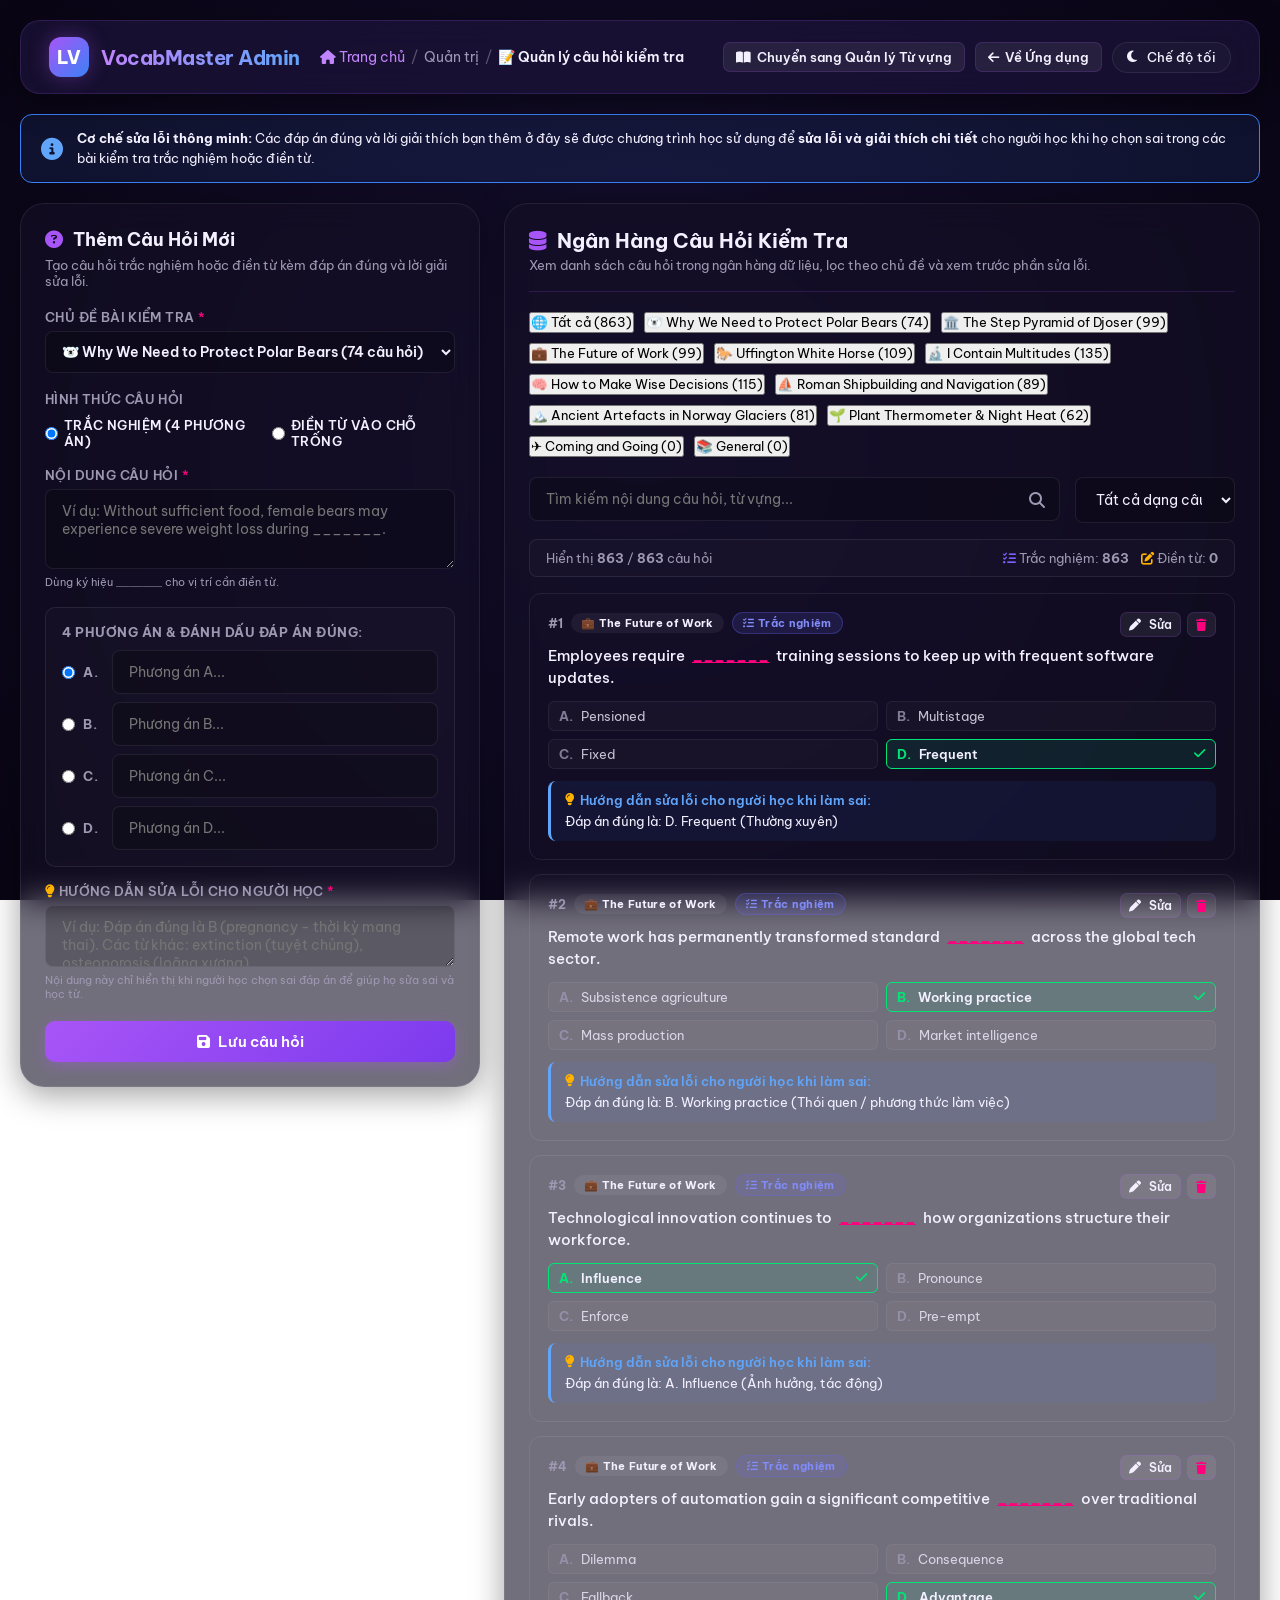
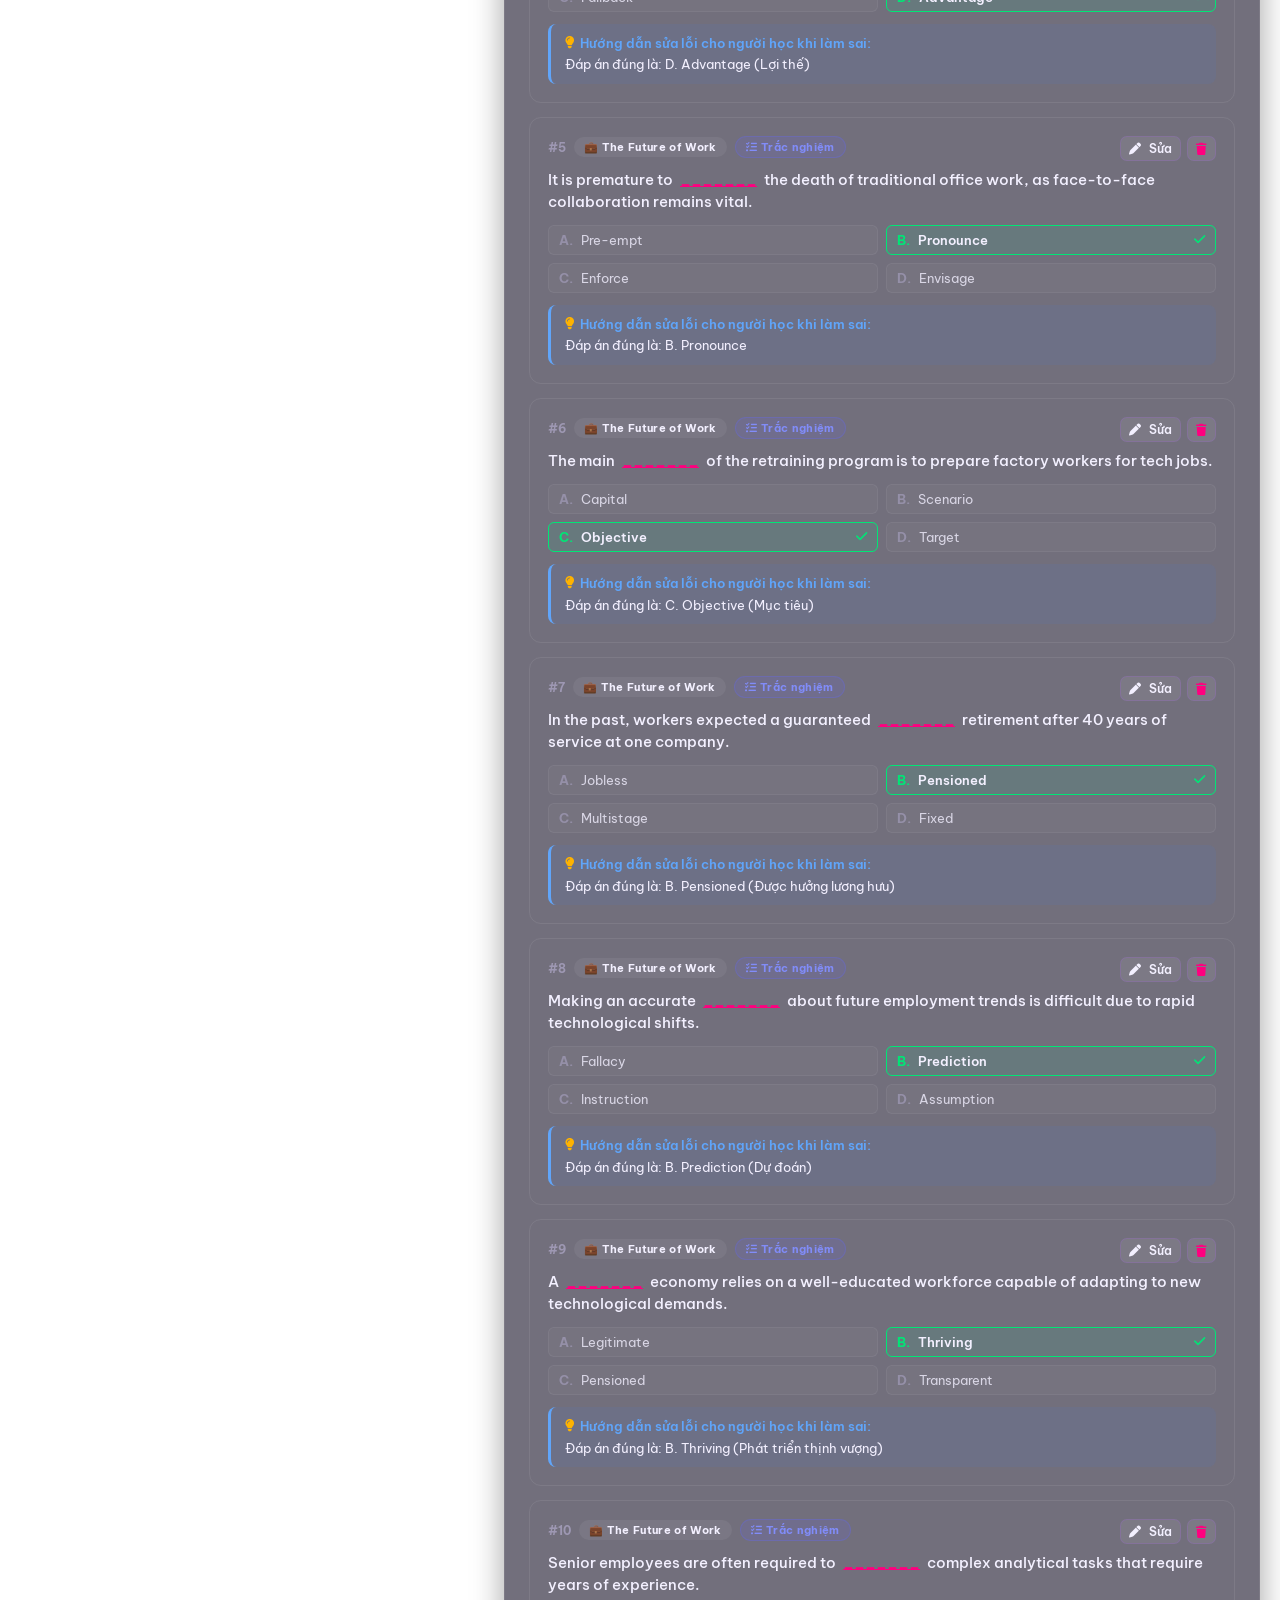
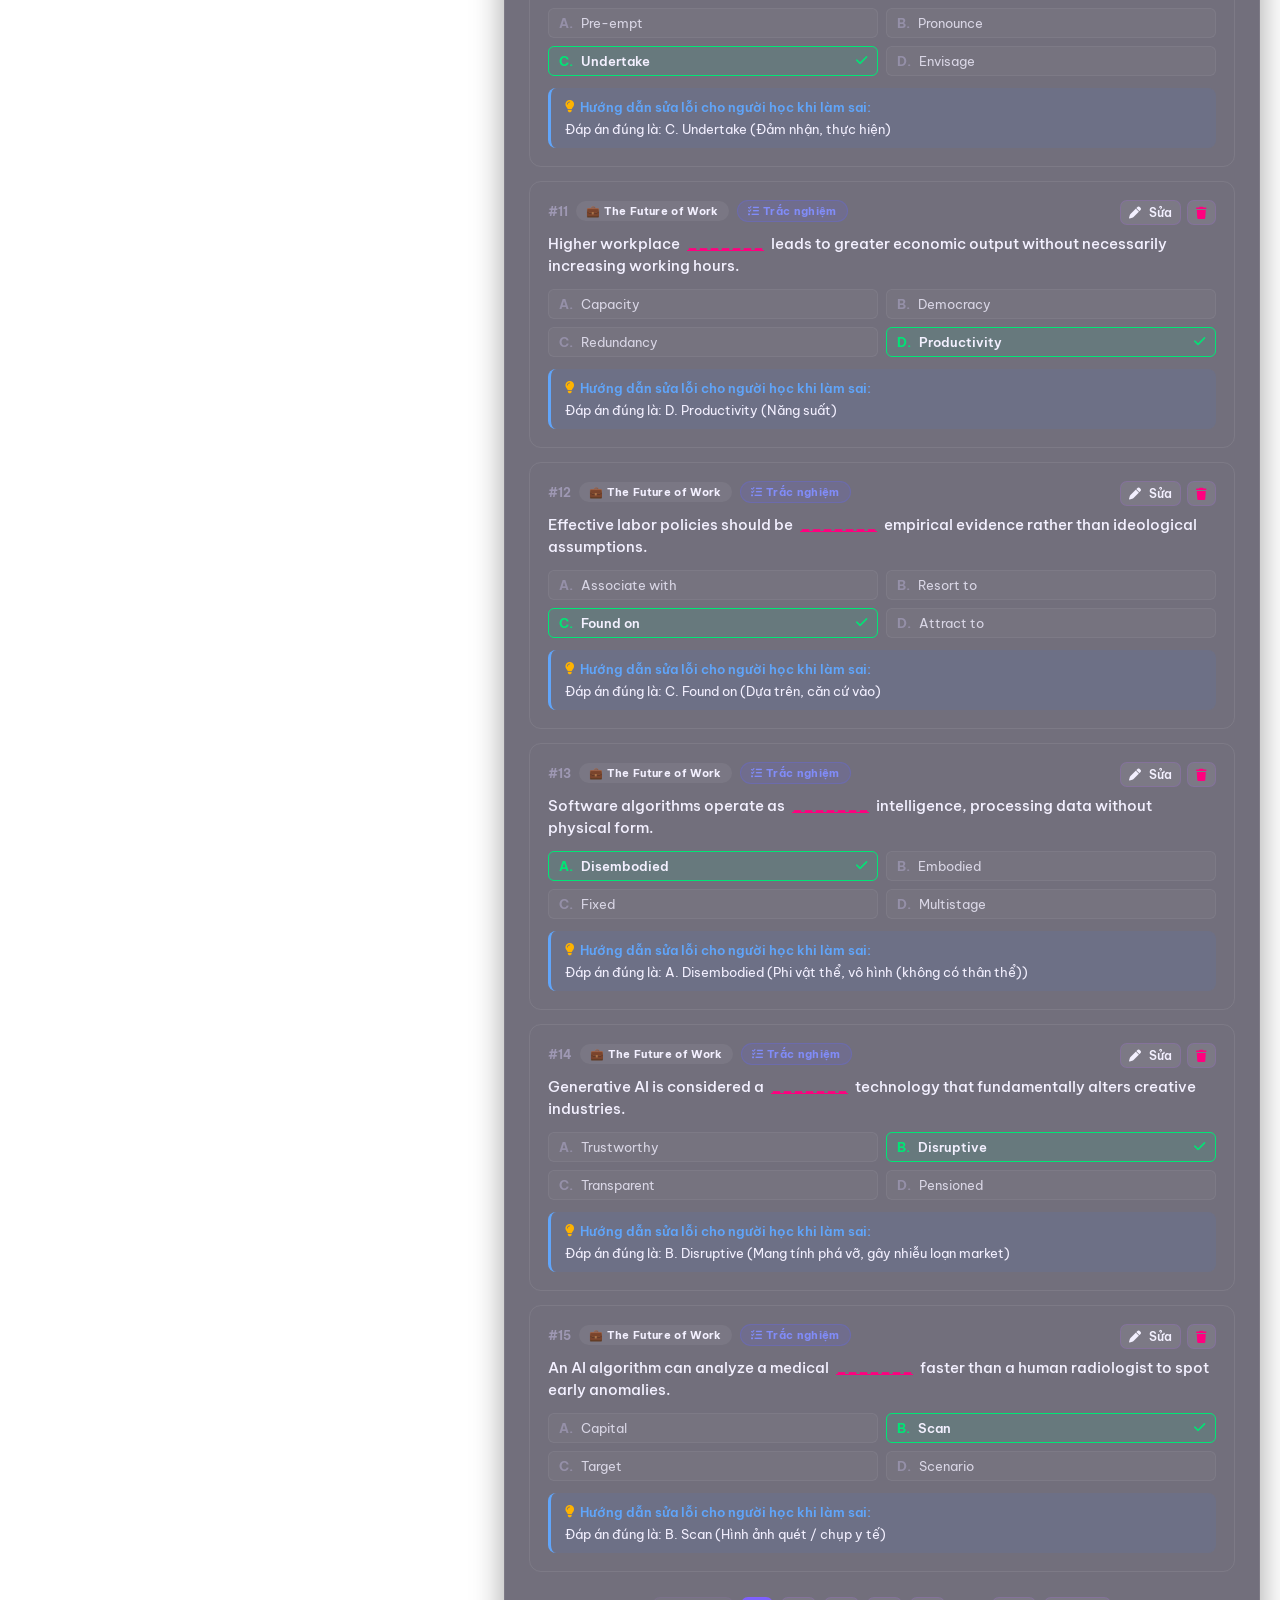
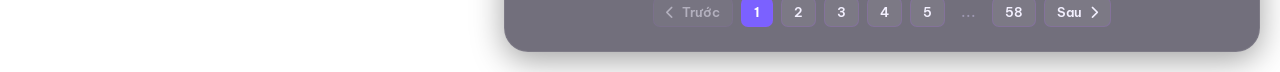
==== admin/quiz-manager.html @ 40bb47eb "Add files via upload" ====
<!DOCTYPE html>
<html lang="vi" data-theme="dark">

<head>
  <meta charset="UTF-8">
  <meta name="viewport" content="width=device-width, initial-scale=1.0">
  <title>Quản lý Câu hỏi Kiểm tra - Quản trị VocabMaster</title>
  <meta name="description" content="Nhánh 2: Thêm các câu hỏi vào bài kiểm tra trắc nghiệm và điền từ, thiết lập đáp án và hướng dẫn sửa lỗi cho người học.">

  <!-- Google Fonts -->
  <link rel="preconnect" href="https://fonts.googleapis.com">
  <link rel="preconnect" href="https://fonts.gstatic.com" crossorigin>
  <link href="https://fonts.googleapis.com/css2?family=Be+Vietnam+Pro:ital,wght@0,300;0,400;0,500;0,600;0,700;0,800;1,400;1,600&family=Inter:ital,wght@0,300;0,400;0,500;0,600;0,700;0,800;1,400&family=Plus+Jakarta+Sans:ital,wght@0,300;0,400;0,500;0,600;0,700;0,800;1,400&display=swap" rel="stylesheet">

  <!-- CSS Stylesheets -->
  <link rel="stylesheet" href="../css/style.css">
  <link rel="stylesheet" href="../css/admin.css">

  <!-- FontAwesome Icons -->
  <link rel="stylesheet" href="https://cdnjs.cloudflare.com/ajax/libs/font-awesome/6.4.0/css/all.min.css">
</head>

<body class="admin-body">

  <div class="admin-shell">

    <!-- Topbar Navigation -->
    <header class="admin-topbar">
      <div style="display: flex; align-items: center; gap: 20px;">
        <a href="../index.html" class="admin-brand">
          <div class="admin-brand-logo">LV</div>
          <span class="admin-brand-name">VocabMaster Admin</span>
        </a>

        <nav class="admin-breadcrumb" aria-label="Breadcrumb">
          <a href="../index.html"><i class="fa-solid fa-house"></i> Trang chủ</a>
          <span class="sep">/</span>
          <span>Quản trị</span>
          <span class="sep">/</span>
          <span class="current">📝 Quản lý câu hỏi kiểm tra</span>
        </nav>
      </div>

      <div class="topbar-actions">
        <a href="vocab-manager.html" class="btn btn-secondary btn-sm" style="display: inline-flex; align-items: center; gap: 6px;">
          <i class="fa-solid fa-book-open"></i> Chuyển sang Quản lý Từ vựng
        </a>
        <a href="../index.html" class="btn btn-secondary btn-sm" style="display: inline-flex; align-items: center; gap: 6px;">
          <i class="fa-solid fa-arrow-left"></i> Về Ứng dụng
        </a>
        <button class="theme-toggle-btn" id="theme-toggle" type="button" style="padding: 6px 14px;">
          <div class="theme-icon-container">
            <i class="fa-solid fa-moon" id="theme-icon"></i>
            <span id="theme-text">Chế độ tối</span>
          </div>
        </button>
      </div>
    </header>

    <!-- Hướng dẫn nghiệp vụ quan trọng -->
    <div style="padding: 14px 20px; border-radius: 12px; background: rgba(59, 130, 246, 0.1); border: 1px solid var(--admin-blue); display: flex; align-items: center; gap: 14px;">
      <i class="fa-solid fa-circle-info" style="font-size: 22px; color: var(--admin-blue-light); flex-shrink: 0;"></i>
      <div style="font-size: 13px; line-height: 1.5; color: var(--text-main);">
        <strong>Cơ chế sửa lỗi thông minh:</strong> Các đáp án đúng và lời giải thích bạn thêm ở đây sẽ được chương trình học sử dụng để <strong>sửa lỗi và giải thích chi tiết</strong> cho người học khi họ chọn sai trong các bài kiểm tra trắc nghiệm hoặc điền từ.
      </div>
    </div>

    <!-- Main Content Layout -->
    <div style="display: grid; grid-template-columns: 460px 1fr; gap: 24px; align-items: start;">

      <!-- Left Column: Form thêm / sửa câu hỏi -->
      <div class="panel" style="padding: 24px;">
        <h3 class="panel-title" id="form-question-title" style="font-size: 18px; margin-bottom: 6px;">
          <i class="fa-solid fa-circle-question" style="color: var(--admin-accent);"></i> Thêm Câu Hỏi Mới
        </h3>
        <p style="color: var(--text-muted); font-size: 13px; margin-bottom: 20px;">
          Tạo câu hỏi trắc nghiệm hoặc điền từ kèm đáp án đúng và lời giải sửa lỗi.
        </p>

        <form id="admin-quiz-form">
          <input type="hidden" id="admin-q-id">

          <div class="form-group">
            <label for="admin-q-topic">Chủ đề bài kiểm tra <span style="color:var(--color-accent)">*</span></label>
            <select id="admin-q-topic" style="width: 100%; padding: 10px 12px; border-radius: 8px; border: 1px solid var(--border-glass); background: var(--bg-input); color: var(--text-main); font-weight: 600;" required>
              <!-- Populated by JS -->
            </select>
          </div>

          <div class="form-group">
            <label>Hình thức câu hỏi</label>
            <div style="display: flex; gap: 15px; margin-top: 4px;">
              <label style="display: flex; align-items: center; gap: 6px; cursor: pointer; color: var(--text-main); font-size: 13px;">
                <input type="radio" name="admin-q-type" value="mcq" checked> Trắc nghiệm (4 phương án)
              </label>
              <label style="display: flex; align-items: center; gap: 6px; cursor: pointer; color: var(--text-main); font-size: 13px;">
                <input type="radio" name="admin-q-type" value="fitb"> Điền từ vào chỗ trống
              </label>
            </div>
          </div>

          <div class="form-group">
            <label for="admin-q-text">Nội dung câu hỏi <span style="color:var(--color-accent)">*</span></label>
            <textarea id="admin-q-text" rows="3" placeholder="Ví dụ: Without sufficient food, female bears may experience severe weight loss during _______." required></textarea>
            <small style="color: var(--text-muted); font-size: 11px;">Dùng ký hiệu <code>_______</code> cho vị trí cần điền từ.</small>
          </div>

          <!-- MCQ Options Container -->
          <div id="admin-mcq-fields" style="background: rgba(255,255,255,0.02); padding: 16px; border-radius: 10px; border: 1px solid var(--border-glass); margin-bottom: 16px;">
            <label style="font-weight: 700; margin-bottom: 10px; display: block; font-size: 13px;">
              4 Phương án & Đánh dấu đáp án đúng:
            </label>

            <div style="display: flex; flex-direction: column; gap: 8px;">
              <div style="display: flex; align-items: center; gap: 8px;">
                <input type="radio" name="admin-correct-opt" value="A" id="rad-a" checked style="width: auto; cursor: pointer;">
                <label for="rad-a" style="margin: 0; font-weight: 700; width: 24px;">A.</label>
                <input type="text" id="admin-opt-a" placeholder="Phương án A..." required style="flex-grow: 1;">
              </div>

              <div style="display: flex; align-items: center; gap: 8px;">
                <input type="radio" name="admin-correct-opt" value="B" id="rad-b" style="width: auto; cursor: pointer;">
                <label for="rad-b" style="margin: 0; font-weight: 700; width: 24px;">B.</label>
                <input type="text" id="admin-opt-b" placeholder="Phương án B..." required style="flex-grow: 1;">
              </div>

              <div style="display: flex; align-items: center; gap: 8px;">
                <input type="radio" name="admin-correct-opt" value="C" id="rad-c" style="width: auto; cursor: pointer;">
                <label for="rad-c" style="margin: 0; font-weight: 700; width: 24px;">C.</label>
                <input type="text" id="admin-opt-c" placeholder="Phương án C..." required style="flex-grow: 1;">
              </div>

              <div style="display: flex; align-items: center; gap: 8px;">
                <input type="radio" name="admin-correct-opt" value="D" id="rad-d" style="width: auto; cursor: pointer;">
                <label for="rad-d" style="margin: 0; font-weight: 700; width: 24px;">D.</label>
                <input type="text" id="admin-opt-d" placeholder="Phương án D..." required style="flex-grow: 1;">
              </div>
            </div>
          </div>

          <!-- FITB Container -->
          <div id="admin-fitb-fields" style="display: none; background: rgba(255,255,255,0.02); padding: 16px; border-radius: 10px; border: 1px solid var(--border-glass); margin-bottom: 16px;">
            <div class="form-group" style="margin-bottom: 0;">
              <label for="admin-fitb-word">Từ tiếng Anh chính xác cần điền <span style="color:var(--color-accent)">*</span></label>
              <input type="text" id="admin-fitb-word" placeholder="Ví dụ: pregnancy, adapt, ...">
            </div>
          </div>

          <!-- Explanation for error correction -->
          <div class="form-group">
            <label for="admin-q-explanation">
              <i class="fa-solid fa-lightbulb" style="color: var(--color-warning);"></i> Hướng dẫn sửa lỗi cho người học <span style="color:var(--color-accent)">*</span>
            </label>
            <textarea id="admin-q-explanation" rows="2" placeholder="Ví dụ: Đáp án đúng là B (pregnancy - thời kỳ mang thai). Các từ khác: extinction (tuyệt chủng), osteoporosis (loãng xương)..." required></textarea>
            <small style="color: var(--text-muted); font-size: 11px;">Nội dung này chỉ hiển thị khi người học chọn sai đáp án để giúp họ sửa sai và học từ.</small>
          </div>

          <div style="display: flex; gap: 10px; margin-top: 20px;">
            <button type="submit" class="btn btn-primary" id="admin-btn-save-q" style="flex-grow: 1;">
              <i class="fa-solid fa-floppy-disk"></i> Lưu câu hỏi
            </button>
            <button type="button" class="btn btn-secondary" id="admin-btn-cancel-q" style="display: none;">
              Hủy
            </button>
          </div>
        </form>
      </div>

      <!-- Right Column: Ngân hàng câu hỏi -->
      <div class="panel" style="padding: 24px;">
        <div class="panel-header" style="flex-wrap: wrap; gap: 15px; margin-bottom: 20px;">
          <div>
            <h3 class="panel-title" style="font-size: 20px;">
              <i class="fa-solid fa-database" style="color: var(--admin-accent);"></i> Ngân Hàng Câu Hỏi Kiểm Tra
            </h3>
            <p style="color: var(--text-muted); font-size: 13px; margin-top: 4px;">
              Xem danh sách câu hỏi trong ngân hàng dữ liệu, lọc theo chủ đề và xem trước phần sửa lỗi.
            </p>
          </div>
        </div>

        <!-- Topic Tabs -->
        <div class="topic-pills-wrapper" id="admin-q-topic-pills" style="margin-bottom: 20px;">
          <!-- Injected by JS -->
        </div>

        <!-- Toolbar -->
        <div class="vocab-toolbar" style="margin-bottom: 16px;">
          <div class="search-box" style="flex-grow: 2;">
            <input type="search" id="admin-q-search" placeholder="Tìm kiếm nội dung câu hỏi, từ vựng...">
            <i class="fa-solid fa-magnifying-glass"></i>
          </div>

          <select id="admin-q-filter-type" class="filter-select">
            <option value="all">Tất cả dạng câu hỏi</option>
            <option value="mcq">Trắc nghiệm (MCQ)</option>
            <option value="fitb">Điền từ (FITB)</option>
          </select>
        </div>

        <!-- Stats Bar -->
        <div class="vocab-stats-bar" id="admin-q-stats-bar" style="margin-bottom: 16px; font-size: 13px; color: var(--text-muted); display: flex; justify-content: space-between; align-items: center; background: rgba(255,255,255,0.02); padding: 10px 16px; border-radius: 8px; border: 1px solid var(--border-glass);">
        </div>

        <!-- Cards List -->
        <div id="admin-questions-list" style="display: flex; flex-direction: column; gap: 14px;">
          <!-- Injected by JS -->
        </div>

        <!-- Pagination -->
        <div class="vocab-pagination" id="admin-q-pagination" style="margin-top: 25px; display: flex; justify-content: center; gap: 8px; flex-wrap: wrap;">
        </div>

      </div>

    </div>

  </div>

  <!-- Toast Notification -->
  <div id="toast-container" style="position: fixed; bottom: 24px; right: 24px; z-index: 9999; display: flex; flex-direction: column; gap: 10px;"></div>

  <!-- Scripts -->
  <script src="../js/db.js"></script>
  <script src="../js/data.js"></script>
  <script src="../js/pdf_data.js"></script>
  <script src="../js/seeder.js"></script>
  <script src="../js/shared.js"></script>
  <script src="../js/admin/quiz-admin.js"></script>
</body>

</html>
---- css/style.css ----
/* Import Google Fonts: Be Vietnam Pro (Tối ưu phông Tiếng Việt) + Plus Jakarta Sans + Inter */
@import url('https://fonts.googleapis.com/css2?family=Be+Vietnam+Pro:ital,wght@0,300;0,400;0,500;0,600;0,700;0,800;1,400;1,600&family=Inter:ital,wght@0,300;0,400;0,500;0,600;0,700;0,800;1,400&family=Plus+Jakarta+Sans:ital,wght@0,300;0,400;0,500;0,600;0,700;0,800;1,400&display=swap');

/* Định nghĩa hệ thống biến màu sắc cho cả 2 Theme */
:root {
  --font-primary: 'Be Vietnam Pro', 'Plus Jakarta Sans', 'Inter', system-ui, -apple-system, sans-serif;
  --font-secondary: 'Be Vietnam Pro', 'Inter', system-ui, -apple-system, sans-serif;

  /* HSL Colors */
  --hue-primary: 250;
  --hue-secondary: 180;

  /* Dark Mode Variables (Default) */
  --bg-app: radial-gradient(circle at 50% 50%, #150f30 0%, #090514 100%);
  --bg-glass: rgba(20, 16, 38, 0.6);
  --bg-glass-hover: rgba(30, 25, 55, 0.8);
  --border-glass: rgba(255, 255, 255, 0.08);
  --border-active: rgba(123, 97, 255, 0.5);

  --text-main: #f3f0ff;
  --text-muted: #9e98b3;
  --text-inverse: #090514;

  --color-primary: #7b61ff;
  --color-primary-light: #9d85ff;
  --color-secondary: #00f2fe;
  --color-accent: #ff007f;
  --color-success: #00e676;
  --color-warning: #ffb300;
  --color-danger: #ff1744;

  --shadow-main: 0 8px 32px 0 rgba(0, 0, 0, 0.37);
  --shadow-neon: 0 0 15px rgba(123, 97, 255, 0.4);
  --glass-blur: 16px;

  --transition-fast: 0.2s ease;
  --transition-normal: 0.3s cubic-bezier(0.25, 0.8, 0.25, 1);
  --transition-slow: 0.5s cubic-bezier(0.4, 0, 0.2, 1);

  --border-radius-sm: 8px;
  --border-radius-md: 16px;
  --border-radius-lg: 24px;

  /* Flashcard theme variables (Dark Mode Default) */
  --bg-flash-front: linear-gradient(135deg, rgba(20, 16, 38, 0.9) 0%, rgba(40, 30, 80, 0.9) 100%);
  --bg-flash-back: linear-gradient(135deg, rgba(30, 25, 60, 0.95) 0%, rgba(10, 8, 20, 0.95) 100%);
  --text-flash-def: var(--text-main);
  --bg-flash-example: rgba(0, 0, 0, 0.25);

  /* Input & Select theme variables (Dark Mode) */
  --bg-input: rgba(0, 0, 0, 0.2);
  --bg-input-option: #150f30;
}

[data-theme="light"] {
  /* Light Mode Variables */
  --bg-app: linear-gradient(135deg, #f5f7fa 0%, #c3cfe2 100%);
  --bg-glass: rgba(255, 255, 255, 0.7);
  --bg-glass-hover: rgba(255, 255, 255, 0.9);
  --border-glass: rgba(0, 0, 0, 0.08);
  --border-active: rgba(123, 97, 255, 0.4);

  --text-main: #2b2347;
  --text-muted: #6e6785;
  --text-inverse: #ffffff;

  --color-primary: #5c3eff;
  --color-primary-light: #7b61ff;
  --color-secondary: #00b4d8;
  --color-accent: #d81b60;

  --shadow-main: 0 8px 32px 0 rgba(31, 38, 135, 0.15);
  --shadow-neon: 0 4px 15px rgba(92, 62, 255, 0.2);

  /* Flashcard theme variables for Light Mode */
  --bg-flash-front: linear-gradient(135deg, #ffffff 0%, #f1f4fa 100%);
  --bg-flash-back: linear-gradient(135deg, #f8fafd 0%, #e8ecf4 100%);
  --text-flash-word: linear-gradient(to right, var(--color-primary), var(--color-secondary));
  --text-flash-def: var(--color-primary);
  --bg-flash-example: rgba(123, 97, 255, 0.05);

  /* Input & Select theme variables (Light Mode) */
  --bg-input: #ffffff;
  --bg-input-option: #ffffff;
}

/* Reset Styles */
* {
  margin: 0;
  padding: 0;
  box-sizing: border-box;
}

input, button, select, textarea {
  font-family: inherit;
}

body {
  font-family: var(--font-primary);
  background: var(--bg-app);
  color: var(--text-main);
  min-height: 100vh;
  display: flex;
  overflow-x: hidden;
  transition: background var(--transition-slow);
  background-attachment: fixed;
}

/* CSS Scrollbar Customization */
::-webkit-scrollbar {
  width: 8px;
  height: 8px;
}

::-webkit-scrollbar-track {
  background: rgba(0, 0, 0, 0.1);
}

::-webkit-scrollbar-thumb {
  background: var(--color-primary);
  border-radius: 4px;
}

::-webkit-scrollbar-thumb:hover {
  background: var(--color-primary-light);
}

/* Base App Layout */
.app-container {
  display: flex;
  width: 100%;
  max-width: 1440px;
  margin: 0 auto;
  min-height: 100vh;
  position: relative;
  padding: 20px;
  gap: 20px;
}

/* Sidebar Navigation */
.sidebar {
  width: 280px;
  background: var(--bg-glass);
  backdrop-filter: blur(var(--glass-blur));
  -webkit-backdrop-filter: blur(var(--glass-blur));
  border: 1px solid var(--border-glass);
  border-radius: var(--border-radius-lg);
  padding: 30px 20px;
  display: flex;
  flex-direction: column;
  height: calc(100vh - 40px);
  position: sticky;
  top: 20px;
  z-index: 100;
  box-shadow: var(--shadow-main);
  transition: transform var(--transition-normal), width var(--transition-normal);
}

.brand {
  display: flex;
  align-items: center;
  gap: 12px;
  margin-bottom: 40px;
  padding-left: 10px;
}

.brand-logo {
  width: 42px;
  height: 42px;
  background: linear-gradient(135deg, var(--color-primary) 0%, var(--color-secondary) 100%);
  border-radius: 12px;
  display: flex;
  align-items: center;
  justify-content: center;
  box-shadow: var(--shadow-neon);
  color: white;
  font-weight: 800;
  font-size: 20px;
}

.brand-name {
  font-size: 22px;
  font-weight: 700;
  background: linear-gradient(to right, var(--text-main), var(--color-secondary));
  -webkit-background-clip: text;
  -webkit-text-fill-color: transparent;
  letter-spacing: -0.5px;
}

.nav-menu {
  list-style: none;
  display: flex;
  flex-direction: column;
  gap: 8px;
  flex-grow: 1;
}

.nav-item {
  width: 100%;
}

.nav-link {
  display: flex;
  align-items: center;
  gap: 15px;
  padding: 14px 18px;
  color: var(--text-muted);
  text-decoration: none;
  font-weight: 500;
  font-size: 16px;
  border-radius: var(--border-radius-md);
  transition: all var(--transition-fast);
  cursor: pointer;
  border: 1px solid transparent;
}

.nav-link i {
  font-size: 20px;
  width: 24px;
  text-align: center;
}

.nav-link:hover {
  background: var(--bg-glass-hover);
  color: var(--text-main);
  transform: translateX(4px);
}

.nav-item.active .nav-link {
  background: linear-gradient(135deg, rgba(123, 97, 255, 0.15) 0%, rgba(0, 242, 254, 0.05) 100%);
  border: 1px solid var(--border-active);
  color: var(--text-main);
  font-weight: 600;
  box-shadow: 0 4px 20px rgba(0, 0, 0, 0.15);
}

.nav-item.active .nav-link i {
  color: var(--color-secondary);
}

/* User Profile & Theme Toggle in Sidebar Footer */
.sidebar-footer {
  margin-top: auto;
  display: flex;
  flex-direction: column;
  gap: 15px;
  border-top: 1px solid var(--border-glass);
  padding-top: 20px;
}

.theme-toggle-btn {
  display: flex;
  align-items: center;
  justify-content: space-between;
  padding: 12px 16px;
  background: var(--bg-glass-hover);
  border: 1px solid var(--border-glass);
  border-radius: var(--border-radius-md);
  color: var(--text-main);
  font-weight: 500;
  cursor: pointer;
  transition: all var(--transition-fast);
}

.theme-toggle-btn:hover {
  border-color: var(--border-active);
}

.theme-icon-container {
  display: flex;
  align-items: center;
  gap: 10px;
}

/* ─── Sidebar Admin Dropdown ─────────────────────────────── */
.nav-item--dropdown {
  width: 100%;
}

.nav-link--dropdown {
  display: flex;
  align-items: center;
  gap: 15px;
  padding: 14px 18px;
  color: var(--text-muted);
  text-decoration: none;
  font-weight: 500;
  font-size: 16px;
  border-radius: var(--border-radius-md);
  transition: all var(--transition-fast);
  cursor: pointer;
  border: 1px solid transparent;
  background: none;
  width: 100%;
  text-align: left;
}

.nav-link--dropdown i {
  font-size: 20px;
  width: 24px;
  text-align: center;
}

.nav-link--dropdown:hover {
  background: var(--bg-glass-hover);
  color: var(--text-main);
  transform: translateX(4px);
}

.nav-dropdown-arrow {
  margin-left: auto;
  font-size: 11px;
  transition: transform var(--transition-fast);
}

.nav-submenu {
  display: none;
  list-style: none;
  padding: 4px 0 4px 20px;
  margin-top: 4px;
  border-left: 2px solid var(--border-glass);
  margin-left: 28px;
}

.nav-submenu li {
  margin-bottom: 2px;
}

.nav-submenu a {
  display: flex;
  align-items: center;
  gap: 10px;
  padding: 10px 12px;
  color: var(--text-muted);
  text-decoration: none;
  font-size: 14px;
  font-weight: 500;
  border-radius: var(--border-radius-md);
  transition: all var(--transition-fast);
}

.nav-submenu a:hover {
  color: var(--text-main);
  background: var(--bg-glass-hover);
}

.nav-submenu a.active,
.nav-submenu li.active a {
  color: var(--color-secondary);
  background: rgba(123, 97, 255, 0.08);
  font-weight: 600;
}

/* Main Content Wrapper */
.main-content {
  flex-grow: 1;
  display: flex;
  flex-direction: column;
  min-height: calc(100vh - 40px);
  gap: 20px;
}

/* Header Area */
.app-header {
  background: var(--bg-glass);
  backdrop-filter: blur(var(--glass-blur));
  -webkit-backdrop-filter: blur(var(--glass-blur));
  border: 1px solid var(--border-glass);
  border-radius: var(--border-radius-lg);
  padding: 20px 30px;
  display: flex;
  align-items: center;
  justify-content: space-between;
  box-shadow: var(--shadow-main);
}

.welcome-section h1 {
  font-size: 24px;
  font-weight: 700;
  color: var(--text-main);
  margin-bottom: 4px;
}

.welcome-section p {
  color: var(--text-muted);
  font-size: 14px;
  font-family: var(--font-secondary);
}

.stats-summary-header {
  display: flex;
  gap: 20px;
}

.stat-header-item {
  display: flex;
  align-items: center;
  gap: 10px;
  background: rgba(255, 255, 255, 0.03);
  padding: 8px 16px;
  border-radius: var(--border-radius-sm);
  border: 1px solid var(--border-glass);
}

.stat-header-item i {
  font-size: 18px;
  color: var(--color-secondary);
}

.stat-header-value {
  font-weight: 700;
  font-size: 16px;
}

.stat-header-label {
  font-size: 12px;
  color: var(--text-muted);
  display: block;
}

/* Page Section Base styling */
.page-section {
  display: none;
  /* Trạng thái mặc định ẩn cho SPA */
  animation: fadeIn var(--transition-normal);
  flex-grow: 1;
  flex-direction: column;
  gap: 20px;
}

.page-section.active {
  display: flex;
}

@keyframes fadeIn {
  from {
    opacity: 0;
    transform: translateY(10px);
  }

  to {
    opacity: 1;
    transform: translateY(0);
  }
}

/* ---------------------------------------------------- */
/* SECTION: DASHBOARD */
/* ---------------------------------------------------- */

.dashboard-grid {
  display: grid;
  grid-template-columns: 2fr 1fr;
  gap: 20px;
}

/* Stats Widget */
.widget-stats {
  display: grid;
  grid-template-columns: repeat(3, 1fr);
  gap: 20px;
}

.stat-card {
  background: var(--bg-glass);
  backdrop-filter: blur(var(--glass-blur));
  -webkit-backdrop-filter: blur(var(--glass-blur));
  border: 1px solid var(--border-glass);
  border-radius: var(--border-radius-lg);
  padding: 24px;
  display: flex;
  flex-direction: column;
  position: relative;
  overflow: hidden;
  box-shadow: var(--shadow-main);
  transition: transform var(--transition-normal), border-color var(--transition-normal);
}

.stat-card:hover {
  transform: translateY(-5px);
  border-color: var(--border-active);
}

.stat-card::before {
  content: '';
  position: absolute;
  top: 0;
  left: 0;
  width: 4px;
  height: 100%;
  background: var(--color-primary);
}

.stat-card.vocab::before {
  background: var(--color-primary);
}

.stat-card.mastered::before {
  background: var(--color-success);
}

.stat-card.sentences::before {
  background: var(--color-secondary);
}

.stat-icon {
  width: 48px;
  height: 48px;
  border-radius: 12px;
  display: flex;
  align-items: center;
  justify-content: center;
  margin-bottom: 20px;
  font-size: 20px;
  color: white;
}

.stat-card.vocab .stat-icon {
  background: linear-gradient(135deg, var(--color-primary) 0%, #b388ff 100%);
  box-shadow: 0 4px 15px rgba(123, 97, 255, 0.3);
}

.stat-card.mastered .stat-icon {
  background: linear-gradient(135deg, var(--color-success) 0%, #b9f6ca 100%);
  box-shadow: 0 4px 15px rgba(0, 230, 118, 0.3);
}

.stat-card.sentences .stat-icon {
  background: linear-gradient(135deg, var(--color-secondary) 0%, #80deea 100%);
  box-shadow: 0 4px 15px rgba(0, 242, 254, 0.3);
}

.stat-num {
  font-size: 36px;
  font-weight: 800;
  line-height: 1;
  margin-bottom: 6px;
}

.stat-name {
  font-size: 14px;
  color: var(--text-muted);
  font-weight: 500;
}

/* Glass panel components */
.panel {
  background: var(--bg-glass);
  backdrop-filter: blur(var(--glass-blur));
  -webkit-backdrop-filter: blur(var(--glass-blur));
  border: 1px solid var(--border-glass);
  border-radius: var(--border-radius-lg);
  padding: 30px;
  box-shadow: var(--shadow-main);
  display: flex;
  flex-direction: column;
}

.panel-header {
  display: flex;
  justify-content: space-between;
  align-items: center;
  margin-bottom: 20px;
}

.panel-title {
  font-size: 18px;
  font-weight: 700;
  display: flex;
  align-items: center;
  gap: 10px;
}

.panel-title i {
  color: var(--color-secondary);
}

/* Quote Widget */
.quote-panel {
  background: linear-gradient(135deg, rgba(123, 97, 255, 0.2) 0%, rgba(0, 242, 254, 0.1) 100%), var(--bg-glass);
  border: 1px solid var(--border-active);
  position: relative;
}

.quote-panel i.fa-quote-left {
  font-size: 40px;
  color: rgba(255, 255, 255, 0.05);
  position: absolute;
  top: 20px;
  left: 20px;
}

.quote-content {
  font-style: italic;
  font-size: 16px;
  line-height: 1.6;
  margin-bottom: 12px;
  position: relative;
  z-index: 2;
  color: var(--text-main);
}

.quote-author {
  font-size: 14px;
  font-weight: 600;
  text-align: right;
  color: var(--color-secondary);
}

/* Quick Start Links */
.quick-start-grid {
  display: grid;
  grid-template-columns: repeat(2, 1fr);
  gap: 15px;
  margin-top: 10px;
}

.quick-btn {
  display: flex;
  align-items: center;
  gap: 12px;
  padding: 16px;
  background: rgba(255, 255, 255, 0.03);
  border: 1px solid var(--border-glass);
  border-radius: var(--border-radius-md);
  text-decoration: none;
  color: var(--text-main);
  font-weight: 600;
  transition: all var(--transition-fast);
  cursor: pointer;
}

.quick-btn:hover {
  background: var(--bg-glass-hover);
  border-color: var(--border-active);
  transform: translateY(-3px);
}

.quick-btn i {
  width: 36px;
  height: 36px;
  border-radius: 10px;
  display: flex;
  align-items: center;
  justify-content: center;
  color: white;
  font-size: 16px;
}

.quick-btn.quiz i {
  background: linear-gradient(135deg, var(--color-accent) 0%, #ff4081 100%);
}

.quick-btn.flash i {
  background: linear-gradient(135deg, var(--color-primary) 0%, #b388ff 100%);
}

.quick-btn.sentence i {
  background: linear-gradient(135deg, var(--color-secondary) 0%, #00b4d8 100%);
}

.quick-btn.add i {
  background: linear-gradient(135deg, var(--color-success) 0%, #69f0ae 100%);
}

/* Recent Activity List */
.recent-list {
  display: flex;
  flex-direction: column;
  gap: 12px;
}

.recent-item {
  display: flex;
  align-items: center;
  justify-content: space-between;
  padding: 12px 16px;
  background: rgba(255, 255, 255, 0.02);
  border: 1px solid var(--border-glass);
  border-radius: var(--border-radius-md);
  transition: background var(--transition-fast);
}

.recent-item:hover {
  background: rgba(255, 255, 255, 0.05);
}

.recent-info {
  display: flex;
  flex-direction: column;
  gap: 4px;
}

.recent-word {
  font-weight: 700;
  font-size: 15px;
}

.recent-detail {
  font-size: 12px;
  color: var(--text-muted);
}

.recent-time {
  font-size: 11px;
  color: var(--text-muted);
  font-family: var(--font-secondary);
}

/* ---------------------------------------------------- */
/* SECTION: VOCABULARY */
/* ---------------------------------------------------- */

.vocab-layout {
  display: grid;
  grid-template-columns: 1fr 2fr;
  gap: 20px;
  align-items: start;
}

/* Form Styling */
.form-group {
  margin-bottom: 18px;
  display: flex;
  flex-direction: column;
  gap: 8px;
}

.form-row {
  display: grid;
  grid-template-columns: 1fr 1fr;
  gap: 15px;
}

label {
  font-size: 13px;
  font-weight: 600;
  text-transform: uppercase;
  letter-spacing: 0.5px;
  color: var(--text-muted);
}

input[type="text"],
input[type="search"],
select,
textarea {
  width: 100%;
  padding: 12px 16px;
  background: var(--bg-input);
  border: 1px solid var(--border-glass);
  border-radius: var(--border-radius-sm);
  color: var(--text-main);
  font-family: var(--font-secondary);
  font-size: 14px;
  transition: all var(--transition-fast);
}

select option {
  background-color: var(--bg-input-option);
  color: var(--text-main);
}

input[type="text"]:focus,
input[type="search"]:focus,
select:focus,
textarea:focus {
  outline: none;
  border-color: var(--color-primary-light);
  box-shadow: 0 0 10px rgba(123, 97, 255, 0.2);
  background: rgba(0, 0, 0, 0.3);
}

/* Buttons */
.btn {
  display: inline-flex;
  align-items: center;
  justify-content: center;
  gap: 8px;
  padding: 12px 24px;
  border-radius: var(--border-radius-sm);
  font-family: var(--font-primary);
  font-weight: 600;
  font-size: 14px;
  cursor: pointer;
  transition: all var(--transition-normal);
  border: none;
  text-decoration: none;
}

.btn-primary {
  background: linear-gradient(135deg, var(--color-primary) 0%, var(--color-primary-light) 100%);
  color: white;
  box-shadow: var(--shadow-neon);
}

.btn-primary:hover {
  transform: translateY(-2px);
  box-shadow: 0 6px 20px rgba(123, 97, 255, 0.5);
}

.btn-secondary {
  background: rgba(255, 255, 255, 0.05);
  color: var(--text-main);
  border: 1px solid var(--border-glass);
}

.btn-secondary:hover {
  background: var(--bg-glass-hover);
  border-color: var(--text-muted);
}

.btn-danger {
  background: linear-gradient(135deg, var(--color-danger) 0%, #ff5252 100%);
  color: white;
}

.btn-danger:hover {
  transform: translateY(-2px);
  box-shadow: 0 6px 20px rgba(255, 23, 68, 0.4);
}

.btn-sm {
  padding: 6px 12px;
  font-size: 12px;
  border-radius: 6px;
}

.vocab-toolbar {
  display: flex;
  gap: 15px;
  margin-bottom: 20px;
  flex-wrap: wrap;
}

.search-box {
  flex-grow: 1;
  position: relative;
}

.search-box i {
  position: absolute;
  right: 15px;
  top: 50%;
  transform: translateY(-50%);
  color: var(--text-muted);
}

.filter-select {
  width: 160px;
}

/* Vocab List Grid */
.vocab-grid {
  display: grid;
  grid-template-columns: repeat(auto-fill, minmax(280px, 1fr));
  gap: 20px;
  max-height: 60vh;
  overflow-y: auto;
  padding-right: 5px;
}

/* Card item */
.vocab-card {
  background: var(--bg-glass);
  border: 1px solid var(--border-glass);
  border-radius: var(--border-radius-md);
  padding: 20px;
  position: relative;
  transition: all var(--transition-normal);
  display: flex;
  flex-direction: column;
}

.vocab-card:hover {
  transform: translateY(-4px);
  border-color: var(--border-active);
  box-shadow: var(--shadow-main);
}

.vocab-card-header {
  display: flex;
  justify-content: space-between;
  align-items: flex-start;
  margin-bottom: 10px;
}

.vocab-card-title {
  font-size: 20px;
  font-weight: 700;
  color: var(--text-main);
  display: flex;
  align-items: center;
  gap: 8px;
}

.vocab-card-type {
  font-size: 11px;
  font-weight: 700;
  text-transform: uppercase;
  padding: 3px 10px;
  border-radius: 12px;
  background: rgba(255, 255, 255, 0.06);
  color: var(--text-muted);
  border: 1px solid transparent;
  transition: all var(--transition-fast);
}

.vocab-card-type.noun {
  background: rgba(0, 180, 216, 0.12) !important;
  color: #00b4d8 !important;
  border: 1px solid rgba(0, 180, 216, 0.25);
}

.vocab-card-type.verb {
  background: rgba(255, 179, 0, 0.12) !important;
  color: #ffb300 !important;
  border: 1px solid rgba(255, 179, 0, 0.25);
}

.vocab-card-type.adjective {
  background: rgba(0, 230, 118, 0.12) !important;
  color: #00e676 !important;
  border: 1px solid rgba(0, 230, 118, 0.25);
}

.vocab-card-type.adverb {
  background: rgba(123, 97, 255, 0.12) !important;
  color: #9d85ff !important;
  border: 1px solid rgba(123, 97, 255, 0.25);
}

.vocab-card-type.preposition,
.vocab-card-type.conjunction {
  background: rgba(255, 0, 127, 0.12) !important;
  color: #ff007f !important;
  border: 1px solid rgba(255, 0, 127, 0.25);
}

.vocab-card-type.multi {
  background: rgba(123, 97, 255, 0.08) !important;
  color: var(--color-primary-light) !important;
  border: 1px dashed rgba(123, 97, 255, 0.3);
  text-transform: none;
  /* Giữ chữ thường dạng (danh từ / tính từ) */
}

.vocab-pronounce {
  font-family: var(--font-secondary);
  font-size: 13px;
  color: var(--text-muted);
  margin-bottom: 12px;
  display: flex;
  align-items: center;
  gap: 6px;
}

.vocab-speak-btn {
  background: none;
  border: none;
  color: var(--color-secondary);
  cursor: pointer;
  transition: color var(--transition-fast);
}

.vocab-speak-btn:hover {
  color: var(--color-primary-light);
}

.vocab-def {
  font-size: 14px;
  line-height: 1.5;
  margin-bottom: 15px;
  flex-grow: 1;
}

.vocab-example-box {
  background: rgba(0, 0, 0, 0.15);
  border-left: 2px solid var(--color-primary);
  padding: 8px 12px;
  border-radius: 0 var(--border-radius-sm) var(--border-radius-sm) 0;
  font-size: 12px;
  margin-bottom: 15px;
}

.vocab-eg-eng {
  font-style: italic;
  font-weight: 500;
  margin-bottom: 4px;
}

.vocab-eg-vi {
  color: var(--text-muted);
}

/* Grammar Pattern Badge — vocab card */
.vocab-grammar-pattern {
  display: flex;
  align-items: center;
  gap: 7px;
  margin-top: 8px;
  margin-bottom: 12px;
  padding: 6px 12px;
  background: linear-gradient(135deg, rgba(255, 160, 0, 0.08) 0%, rgba(255, 90, 0, 0.08) 100%);
  border: 1px solid rgba(255, 160, 0, 0.22);
  border-radius: 8px;
  font-size: 12px;
  font-weight: 600;
  color: #ffb300;
  font-family: var(--font-secondary);
  line-height: 1.4;
  transition: background var(--transition-fast);
}

.vocab-grammar-pattern i {
  font-size: 11px;
  color: #ff9800;
  flex-shrink: 0;
  margin-top: 1px;
}

.vocab-grammar-pattern:hover {
  background: linear-gradient(135deg, rgba(255, 160, 0, 0.14) 0%, rgba(255, 90, 0, 0.14) 100%);
}

.vocab-card-actions {
  display: flex;
  justify-content: space-between;
  align-items: center;
  border-top: 1px solid var(--border-glass);
  padding-top: 12px;
  margin-top: auto;
}

.badge-status {
  font-size: 11px;
  font-weight: 600;
  padding: 4px 10px;
  border-radius: 20px;
  display: flex;
  align-items: center;
  gap: 6px;
}

.badge-status.learning {
  background: rgba(255, 179, 0, 0.1);
  color: var(--color-warning);
}

.badge-status.mastered {
  background: rgba(0, 230, 118, 0.1);
  color: var(--color-success);
}

.card-action-icons {
  display: flex;
  gap: 10px;
}

.card-btn {
  background: none;
  border: none;
  color: var(--text-muted);
  cursor: pointer;
  font-size: 14px;
  transition: color var(--transition-fast);
}

.card-btn:hover {
  color: var(--text-main);
}

.card-btn.edit:hover {
  color: var(--color-secondary);
}

.card-btn.delete:hover {
  color: var(--color-danger);
}

.card-btn.toggle-status:hover {
  color: var(--color-success);
}

/* Empty state */
.empty-state {
  text-align: center;
  padding: 40px;
  color: var(--text-muted);
  grid-column: 1 / -1;
  display: flex;
  flex-direction: column;
  align-items: center;
  gap: 15px;
}

.empty-state i {
  font-size: 50px;
  color: rgba(255, 255, 255, 0.05);
}

/* ---------------------------------------------------- */
/* SECTION: FLASHCARDS */
/* ---------------------------------------------------- */

.flashcard-area {
  display: flex;
  flex-direction: column;
  align-items: center;
  justify-content: center;
  padding: 40px 0;
  max-width: 600px;
  margin: 0 auto;
  width: 100%;
}

.flashcard-container {
  width: 100%;
  height: 380px;
  perspective: 1000px;
  cursor: pointer;
  margin-bottom: 30px;
}

.flashcard-inner {
  width: 100%;
  height: 100%;
  position: relative;
  transform-style: preserve-3d;
  transition: transform var(--transition-slow);
}

.flashcard-container.flipped .flashcard-inner {
  transform: rotateY(180deg);
}

.flashcard-face {
  position: absolute;
  top: 0;
  left: 0;
  width: 100%;
  height: 100%;
  backface-visibility: hidden;
  -webkit-backface-visibility: hidden;
  border-radius: var(--border-radius-lg);
  border: 1px solid var(--border-glass);
  box-shadow: var(--shadow-main);
  padding: 40px;
  display: flex;
  flex-direction: column;
  justify-content: center;
  align-items: center;
}

.flashcard-front {
  background: var(--bg-flash-front);
  border-color: var(--border-active);
}

.flashcard-back {
  background: var(--bg-flash-back);
  transform: rotateY(180deg);
  border-color: rgba(0, 242, 254, 0.3);
}

.flashcard-hint {
  position: absolute;
  top: 20px;
  font-size: 11px;
  font-weight: 600;
  letter-spacing: 1px;
  text-transform: uppercase;
  color: var(--text-muted);
  display: flex;
  align-items: center;
  gap: 6px;
}

.flashcard-front .word {
  font-size: 48px;
  font-weight: 800;
  margin-bottom: 10px;
  background: var(--text-flash-word);
  -webkit-background-clip: text;
  -webkit-text-fill-color: transparent;
  text-align: center;
}

.flashcard-front .phonetic {
  font-family: var(--font-secondary);
  font-size: 18px;
  color: var(--text-muted);
  margin-bottom: 20px;
}

.flashcard-back .definition {
  font-size: 22px;
  font-weight: 600;
  margin-bottom: 20px;
  text-align: center;
  color: var(--text-flash-def);
  line-height: 1.4;
}

.flashcard-back .example-box {
  background: var(--bg-flash-example);
  border-left: 3px solid var(--color-secondary);
  padding: 15px 20px;
  border-radius: var(--border-radius-sm);
  max-width: 100%;
}

.flashcard-back .eg-eng {
  font-size: 14px;
  font-style: italic;
  margin-bottom: 6px;
  line-height: 1.4;
}

.flashcard-back .eg-vi {
  font-size: 13px;
  color: var(--text-muted);
}

/* Grammar Pattern — flashcard back side */
.flash-grammar-pattern {
  display: flex;
  align-items: center;
  gap: 8px;
  margin-top: 14px;
  padding: 8px 16px;
  background: linear-gradient(135deg, rgba(123, 97, 255, 0.1) 0%, rgba(0, 242, 254, 0.08) 100%);
  border: 1px solid rgba(123, 97, 255, 0.3);
  border-radius: 10px;
  font-size: 13px;
  font-weight: 600;
  color: var(--color-primary-light);
  font-family: var(--font-secondary);
  text-align: center;
  justify-content: center;
  max-width: 100%;
  line-height: 1.4;
}

.flash-grammar-pattern i {
  font-size: 12px;
  color: var(--color-secondary);
  flex-shrink: 0;
}

.flashcard-controls {
  display: flex;
  gap: 20px;
  width: 100%;
  justify-content: center;
}

.flashcard-progress-bar {
  width: 100%;
  height: 6px;
  background: rgba(255, 255, 255, 0.05);
  border-radius: 3px;
  margin-bottom: 20px;
  position: relative;
  overflow: hidden;
}

.flashcard-progress-fill {
  height: 100%;
  background: linear-gradient(to right, var(--color-primary), var(--color-secondary));
  width: 0%;
  transition: width var(--transition-normal);
}

.flashcard-progress-text {
  font-size: 14px;
  color: var(--text-muted);
  margin-bottom: 10px;
  font-family: var(--font-secondary);
}

/* ---------------------------------------------------- */
/* SECTION: QUIZ */
/* ---------------------------------------------------- */

.quiz-container {
  max-width: 700px;
  margin: 0 auto;
  width: 100%;
}

.quiz-setup {
  display: flex;
  flex-direction: column;
  gap: 20px;
  align-items: center;
  text-align: center;
  padding: 30px 0;
}

.quiz-modes {
  display: grid;
  grid-template-columns: repeat(2, 1fr);
  gap: 20px;
  width: 100%;
  margin-top: 20px;
}

.mode-card {
  background: rgba(255, 255, 255, 0.02);
  border: 1px solid var(--border-glass);
  border-radius: var(--border-radius-md);
  padding: 24px;
  cursor: pointer;
  transition: all var(--transition-normal);
}

.mode-card:hover {
  border-color: var(--border-active);
  background: rgba(255, 255, 255, 0.05);
  transform: translateY(-3px);
}

.mode-card i {
  font-size: 32px;
  color: var(--color-secondary);
  margin-bottom: 15px;
}

.mode-card h3 {
  font-size: 18px;
  font-weight: 700;
  margin-bottom: 8px;
}

.mode-card p {
  font-size: 13px;
  color: var(--text-muted);
}

/* Active play state */
.quiz-active {
  display: flex;
  flex-direction: column;
}

.quiz-header {
  display: flex;
  justify-content: space-between;
  align-items: center;
  margin-bottom: 20px;
  font-family: var(--font-secondary);
  font-size: 14px;
  color: var(--text-muted);
}

.quiz-question-box {
  background: rgba(0, 0, 0, 0.15);
  border-radius: var(--border-radius-md);
  padding: 30px;
  margin-bottom: 25px;
  text-align: center;
  border: 1px solid var(--border-glass);
}

.quiz-question-label {
  font-size: 12px;
  text-transform: uppercase;
  color: var(--color-secondary);
  letter-spacing: 1px;
  margin-bottom: 15px;
  display: block;
}

.quiz-question-text {
  font-size: 28px;
  font-weight: 700;
}

.quiz-question-sub {
  margin-top: 10px;
  font-size: 14px;
  color: var(--text-muted);
  font-style: italic;
}

.quiz-options-grid {
  display: grid;
  grid-template-columns: 1fr;
  gap: 12px;
  margin-bottom: 30px;
}

.quiz-option-btn {
  background: var(--bg-glass);
  border: 1px solid var(--border-glass);
  border-radius: var(--border-radius-md);
  padding: 16px 24px;
  font-size: 16px;
  font-family: var(--font-primary);
  font-weight: 500;
  color: var(--text-main);
  text-align: left;
  cursor: pointer;
  transition: all var(--transition-fast);
  display: flex;
  align-items: center;
  justify-content: space-between;
  gap: 12px;
}

.quiz-option-btn:hover {
  background: var(--bg-glass-hover);
  border-color: var(--border-active);
  transform: translateX(4px);
}

.quiz-option-btn.correct {
  background: rgba(0, 200, 100, 0.22);
  border-color: #00e676;
  border-width: 2px;
  color: #000000;
  font-weight: 600;
  box-shadow: 0 0 16px rgba(0, 230, 118, 0.35), inset 0 0 24px rgba(0, 230, 118, 0.08);
  transform: translateX(0);
}

.quiz-option-btn.correct .answer-letter-badge {
  background: #00e676;
  color: #003318;
}

.quiz-option-btn.wrong {
  background: rgba(255, 23, 68, 0.22);
  border-color: #ff1744;
  border-width: 2px;
  color: #000000;
  font-weight: 600;
  box-shadow: 0 0 16px rgba(255, 23, 68, 0.35), inset 0 0 24px rgba(255, 23, 68, 0.08);
  transform: translateX(0);
}

.quiz-option-btn.wrong .answer-letter-badge {
  background: #ff1744;
  color: #ffffff;
}

/* Quiz Fill in blank input */
.quiz-input-container {
  display: flex;
  gap: 15px;
  margin-bottom: 30px;
}

.quiz-input-container input {
  font-size: 18px;
  font-weight: 700;
  text-align: center;
  letter-spacing: 1px;
}

/* Score Panel */
.quiz-results {
  text-align: center;
  padding: 40px 20px;
  display: flex;
  flex-direction: column;
  align-items: center;
  gap: 20px;
}

.score-circle {
  width: 150px;
  height: 150px;
  border-radius: 50%;
  background: radial-gradient(circle, rgba(123, 97, 255, 0.2) 0%, rgba(0, 0, 0, 0.4) 100%);
  border: 4px solid var(--color-primary);
  display: flex;
  flex-direction: column;
  justify-content: center;
  align-items: center;
  box-shadow: var(--shadow-neon);
}

.score-value {
  font-size: 42px;
  font-weight: 800;
  color: white;
}

.score-total {
  font-size: 14px;
  color: var(--text-muted);
}

/* ---------------------------------------------------- */
/* SECTION: GRAMMAR */
/* ---------------------------------------------------- */

.grammar-layout {
  display: grid;
  grid-template-columns: 1fr 2fr;
  gap: 20px;
}

.grammar-sidebar-list {
  display: flex;
  flex-direction: column;
  gap: 10px;
  max-height: 70vh;
  overflow-y: auto;
  padding-right: 5px;
}

.grammar-nav-item {
  padding: 16px;
  background: rgba(255, 255, 255, 0.02);
  border: 1px solid var(--border-glass);
  border-radius: var(--border-radius-md);
  cursor: pointer;
  transition: all var(--transition-fast);
  text-align: left;
}

.grammar-nav-item:hover {
  background: var(--bg-glass-hover);
  border-color: var(--border-active);
}

.grammar-nav-item.active {
  background: linear-gradient(135deg, rgba(123, 97, 255, 0.1) 0%, rgba(0, 242, 254, 0.02) 100%);
  border-color: var(--border-active);
  font-weight: 600;
}

.grammar-nav-title {
  font-size: 15px;
  margin-bottom: 4px;
}

.grammar-nav-desc {
  font-size: 12px;
  color: var(--text-muted);
  white-space: nowrap;
  overflow: hidden;
  text-overflow: ellipsis;
}

/* Grammar Detail Display */
.grammar-detail-content {
  display: flex;
  flex-direction: column;
  gap: 20px;
}

.grammar-header-block {
  border-bottom: 1px solid var(--border-glass);
  padding-bottom: 15px;
}

.grammar-title {
  font-size: 24px;
  font-weight: 700;
  margin-bottom: 6px;
}

.grammar-formula-card {
  background: linear-gradient(135deg, rgba(0, 242, 254, 0.05) 0%, rgba(123, 97, 255, 0.05) 100%);
  border: 1px dashed rgba(123, 97, 255, 0.3);
  padding: 16px 20px;
  border-radius: var(--border-radius-md);
  font-family: var(--font-secondary);
  font-size: 16px;
  font-weight: 600;
  color: var(--color-secondary);
  margin: 15px 0;
  white-space: pre-line;
}

.grammar-section-title {
  font-size: 16px;
  font-weight: 700;
  margin-bottom: 10px;
  color: var(--color-primary-light);
  display: flex;
  align-items: center;
  gap: 8px;
}

.grammar-text-explanation {
  font-size: 14px;
  line-height: 1.6;
  color: var(--text-main);
  white-space: pre-wrap;
}

.grammar-examples-list {
  display: flex;
  flex-direction: column;
  gap: 12px;
}

.grammar-eg-item {
  background: rgba(255, 255, 255, 0.02);
  border: 1px solid var(--border-glass);
  border-radius: var(--border-radius-sm);
  padding: 12px 16px;
}

.grammar-eg-eng {
  font-weight: 600;
  font-size: 15px;
  margin-bottom: 4px;
}

.grammar-eg-vi {
  font-size: 13px;
  color: var(--text-muted);
}

/* ---------------------------------------------------- */
/* SECTION: SENTENCES */
/* ---------------------------------------------------- */

.sentence-layout {
  display: grid;
  grid-template-columns: 1fr 1fr;
  gap: 20px;
  align-items: start;
}

.sentence-form-panel {
  display: flex;
  flex-direction: column;
  gap: 15px;
}

.sentence-list-panel {
  max-height: 70vh;
  overflow-y: auto;
  padding-right: 5px;
}

.sentence-timeline {
  display: flex;
  flex-direction: column;
  gap: 15px;
}

.sentence-card {
  background: rgba(255, 255, 255, 0.02);
  border: 1px solid var(--border-glass);
  border-radius: var(--border-radius-md);
  padding: 18px;
  position: relative;
  transition: all var(--transition-fast);
}

.sentence-card:hover {
  background: rgba(255, 255, 255, 0.04);
  border-color: var(--border-active);
}

.sentence-card-header {
  display: flex;
  justify-content: space-between;
  align-items: center;
  margin-bottom: 10px;
}

.sentence-card-vocab-tag {
  background: rgba(0, 242, 254, 0.1);
  color: var(--color-secondary);
  font-size: 12px;
  font-weight: 700;
  padding: 2px 8px;
  border-radius: 6px;
}

.sentence-card-delete {
  background: none;
  border: none;
  color: var(--text-muted);
  cursor: pointer;
  transition: color var(--transition-fast);
}

.sentence-card-delete:hover {
  color: var(--color-danger);
}

.sentence-eng {
  font-size: 15px;
  font-weight: 600;
  line-height: 1.4;
  margin-bottom: 6px;
}

.sentence-vi {
  font-size: 13px;
  color: var(--text-muted);
  line-height: 1.4;
  margin-bottom: 8px;
}

.sentence-date {
  font-size: 10px;
  color: var(--text-muted);
  font-family: var(--font-secondary);
}

/* Modal Popup (for generic updates/alerts/confirmations) */
.modal-overlay {
  position: fixed;
  top: 0;
  left: 0;
  width: 100vw;
  height: 100vh;
  background: rgba(9, 5, 20, 0.7);
  backdrop-filter: blur(8px);
  z-index: 1000;
  display: none;
  align-items: center;
  justify-content: center;
  animation: fadeIn var(--transition-fast);
}

.modal-overlay.active {
  display: flex;
}

.modal-content {
  background: var(--bg-glass);
  border: 1px solid var(--border-active);
  border-radius: var(--border-radius-lg);
  padding: 30px;
  width: 90%;
  max-width: 500px;
  box-shadow: var(--shadow-main);
}

.modal-title {
  font-size: 20px;
  font-weight: 700;
  margin-bottom: 15px;
}

.modal-buttons {
  display: flex;
  justify-content: flex-end;
  gap: 12px;
  margin-top: 20px;
}

/* Responsive Rules */
@media (max-width: 1024px) {
  .app-container {
    flex-direction: column;
    padding: 10px;
  }

  .sidebar {
    width: 100%;
    height: auto;
    position: relative;
    top: 0;
    padding: 15px;
  }

  .brand {
    margin-bottom: 20px;
  }

  .nav-menu {
    flex-direction: row;
    flex-wrap: wrap;
    gap: 8px;
  }

  .nav-link {
    padding: 10px 14px;
    font-size: 14px;
  }

  .sidebar-footer {
    display: none;
    /* Hide toggle footer in mobile menu if we place it in main header */
  }

  .main-content {
    min-height: auto;
  }

  .vocab-layout,
  .grammar-layout,
  .sentence-layout {
    grid-template-columns: 1fr;
  }

  .dashboard-grid {
    grid-template-columns: 1fr;
  }
}

@media (max-width: 768px) {
  .widget-stats {
    grid-template-columns: 1fr;
  }

  .app-header {
    flex-direction: column;
    align-items: flex-start;
    gap: 15px;
  }

  .stats-summary-header {
    width: 100%;
    justify-content: space-between;
  }

  .flashcard-container {
    height: 320px;
  }

  .flashcard-front .word {
    font-size: 36px;
  }

  .quiz-modes {
    grid-template-columns: 1fr;
  }
}

/* --- GRAMMAR RANK ARENA STYLES --- */
#sec-rank {
  display: none;
}

#sec-rank.active {
  display: block;
  animation: fadeInUp 0.4s ease;
}

#rank-badge-display {
  display: flex;
  align-items: center;
  justify-content: center;
  border-radius: 50%;
  animation: floatRankBadge 4s ease-in-out infinite;
}

@keyframes floatRankBadge {
  0% {
    transform: translateY(0px) rotate(0deg);
  }

  50% {
    transform: translateY(-8px) rotate(2deg);
  }

  100% {
    transform: translateY(0px) rotate(0deg);
  }
}

#rank-map-container div {
  transition: transform 0.3s ease, box-shadow 0.3s ease;
}

#rank-map-container div:hover {
  transform: translateY(-4px);
}

/* --- RANK FEEDBACK BOX (Improved) --- */
.rank-feedback-box {
  display: none;
  border-radius: var(--border-radius-md);
  overflow: hidden;
  animation: slideInFeedback 0.35s cubic-bezier(0.25, 0.8, 0.25, 1);
  margin-top: 5px;
}

@keyframes slideInFeedback {
  from {
    opacity: 0;
    transform: translateY(-10px);
  }

  to {
    opacity: 1;
    transform: translateY(0);
  }
}

.rank-feedback-box.correct-feedback {
  background: linear-gradient(135deg, rgba(0, 230, 118, 0.12) 0%, rgba(0, 230, 118, 0.05) 100%);
  border: 1px solid rgba(0, 230, 118, 0.4);
  box-shadow: 0 4px 20px rgba(0, 230, 118, 0.15);
}

.rank-feedback-box.wrong-feedback {
  background: linear-gradient(135deg, rgba(255, 23, 68, 0.12) 0%, rgba(255, 23, 68, 0.05) 100%);
  border: 1px solid rgba(255, 23, 68, 0.4);
  box-shadow: 0 4px 20px rgba(255, 23, 68, 0.15);
}

.rank-feedback-header {
  display: flex;
  align-items: center;
  gap: 12px;
  padding: 14px 20px;
  border-bottom: 1px solid rgba(255, 255, 255, 0.06);
}

.rank-feedback-icon {
  width: 40px;
  height: 40px;
  border-radius: 50%;
  display: flex;
  align-items: center;
  justify-content: center;
  font-size: 18px;
  flex-shrink: 0;
}

.correct-feedback .rank-feedback-icon {
  background: rgba(0, 230, 118, 0.2);
  color: var(--color-success);
  box-shadow: 0 0 10px rgba(0, 230, 118, 0.3);
}

.wrong-feedback .rank-feedback-icon {
  background: rgba(255, 23, 68, 0.2);
  color: var(--color-danger);
  box-shadow: 0 0 10px rgba(255, 23, 68, 0.3);
}

.rank-feedback-status-text {
  font-size: 16px;
  font-weight: 700;
  letter-spacing: 0.3px;
}

.correct-feedback .rank-feedback-status-text {
  color: var(--color-success);
}

.wrong-feedback .rank-feedback-status-text {
  color: var(--color-danger);
}

.rank-feedback-explanation {
  padding: 14px 20px;
  font-size: 14px;
  line-height: 1.65;
  color: var(--text-main);
  display: flex;
  align-items: flex-start;
  gap: 10px;
}

.rank-feedback-explanation .exp-icon {
  font-size: 15px;
  color: var(--color-secondary);
  margin-top: 2px;
  flex-shrink: 0;
}

.rank-feedback-explanation .exp-text {
  flex: 1;
}

.rank-feedback-explanation strong {
  color: var(--color-secondary);
}

/* Correct answer highlight in wrong feedback */
.rank-correct-answer-note {
  padding: 8px 20px 14px;
  font-size: 13px;
  color: var(--text-muted);
  display: flex;
  align-items: center;
  gap: 8px;
}

.rank-correct-answer-note .correct-word {
  font-weight: 700;
  font-size: 14px;
  color: var(--color-success);
  background: rgba(0, 230, 118, 0.1);
  padding: 2px 10px;
  border-radius: 20px;
  border: 1px solid rgba(0, 230, 118, 0.3);
}

/* Quiz MCQ answer result indicators in rank */
.answer-letter-badge {
  min-width: 28px;
  height: 28px;
  border-radius: 50%;
  display: inline-flex;
  align-items: center;
  justify-content: center;
  font-size: 13px;
  font-weight: 700;
  background: rgba(255, 255, 255, 0.08);
  color: var(--text-muted);
  flex-shrink: 0;
  transition: all 0.2s ease;
}

.quiz-option-btn.correct .answer-letter-badge {
  background: var(--color-success);
  color: #000;
}

.quiz-option-btn.wrong .answer-letter-badge {
  background: var(--color-danger);
  color: #fff;
}

@keyframes pulse {
  0% {
    transform: scale(1);
  }

  50% {
    transform: scale(1.05);
  }

  100% {
    transform: scale(1);
  }
}


/* ============================================================
   ROBOT DOG MASCOT  🤖🐶
   ============================================================ */

.robot-mascot-section {
  display: flex;
  flex-direction: column;
  gap: 4px;
}

.robot-dog-wrap {
  display: flex;
  align-items: center;
  gap: 16px;
}

/* ---- Robot Dog Body ---- */
.robot-dog {
  position: relative;
  width: 66px;
  flex-shrink: 0;
  animation: robotBob 2.4s ease-in-out infinite;
}

@keyframes robotBob {

  0%,
  100% {
    transform: translateY(0px);
  }

  50% {
    transform: translateY(-5px);
  }
}

/* Antenna */
.robot-antenna {
  display: flex;
  flex-direction: column;
  align-items: center;
  position: absolute;
  top: -22px;
  left: 50%;
  transform: translateX(-50%);
  z-index: 2;
}

.robot-antenna-ball {
  width: 10px;
  height: 10px;
  background: var(--color-secondary);
  border-radius: 50%;
  box-shadow: 0 0 10px var(--color-secondary), 0 0 20px rgba(0, 242, 254, 0.4);
  animation: antennaPulse 1.3s ease-in-out infinite;
}

.robot-antenna-pole {
  width: 2px;
  height: 11px;
  background: linear-gradient(180deg, #94a3b8, #64748b);
  border-radius: 1px;
}

@keyframes antennaPulse {

  0%,
  100% {
    transform: scale(1);
    opacity: 1;
  }

  50% {
    transform: scale(1.4);
    opacity: 0.6;
  }
}

/* Head */
.robot-head {
  width: 58px;
  height: 48px;
  background: linear-gradient(145deg, #4a5568 0%, #1e293b 100%);
  border-radius: 13px;
  margin: 0 auto;
  position: relative;
  border: 2px solid #64748b;
  box-shadow: 0 5px 18px rgba(0, 0, 0, 0.45), inset 0 1px 0 rgba(255, 255, 255, 0.07);
}

/* Ears */
.robot-ear {
  position: absolute;
  width: 14px;
  height: 10px;
  background: linear-gradient(135deg, #64748b, #475569);
  border-radius: 5px 5px 0 0;
  top: -8px;
  border: 1.5px solid #94a3b8;
  border-bottom: none;
}

.robot-ear--l {
  left: 7px;
}

.robot-ear--r {
  right: 7px;
}

/* Eyes */
.robot-eyes {
  display: flex;
  justify-content: space-evenly;
  padding: 10px 5px 0;
}

.robot-eye {
  width: 16px;
  height: 16px;
  background: #0f172a;
  border-radius: 5px;
  border: 1.5px solid rgba(0, 242, 254, 0.85);
  display: flex;
  align-items: center;
  justify-content: center;
  box-shadow: 0 0 9px rgba(0, 242, 254, 0.55), inset 0 0 5px rgba(0, 242, 254, 0.15);
  overflow: hidden;
  animation: eyeBlink 4.5s ease-in-out infinite;
}

.robot-pupil {
  width: 7px;
  height: 7px;
  background: radial-gradient(circle at 35% 35%, #67e8f9, #00b4d8);
  border-radius: 50%;
  box-shadow: 0 0 5px rgba(0, 242, 254, 0.9);
  animation: pupilDart 5.5s ease-in-out infinite;
}

@keyframes eyeBlink {

  0%,
  87%,
  100% {
    transform: scaleY(1);
  }

  92% {
    transform: scaleY(0.05);
  }
}

@keyframes pupilDart {

  0%,
  28%,
  100% {
    transform: translate(0, 0);
  }

  33% {
    transform: translate(2px, 1px);
  }

  58%,
  67% {
    transform: translate(-1px, -1px);
  }

  72% {
    transform: translate(0, 0);
  }
}

/* Mouth / Nose */
.robot-mouth-zone {
  display: flex;
  flex-direction: column;
  align-items: center;
  gap: 3px;
  margin-top: 4px;
}

.robot-nose-btn {
  width: 13px;
  height: 5px;
  background: #94a3b8;
  border-radius: 3px;
}

.robot-smile-bar {
  width: 22px;
  height: 4px;
  background: #64748b;
  border-radius: 0 0 8px 8px;
}

/* Body */
.robot-body {
  width: 48px;
  height: 28px;
  background: linear-gradient(145deg, #475569 0%, #1e293b 100%);
  border-radius: 7px;
  margin: 3px auto 0;
  border: 1.5px solid #64748b;
  box-shadow: 0 3px 12px rgba(0, 0, 0, 0.35);
  display: flex;
  align-items: center;
  justify-content: center;
}

.robot-leds {
  display: flex;
  gap: 5px;
}

.robot-led {
  width: 7px;
  height: 7px;
  border-radius: 50%;
}

.rl1 {
  background: #7b61ff;
  box-shadow: 0 0 7px #7b61ff;
  animation: ledBlink 1.6s ease-in-out infinite 0.0s;
}

.rl2 {
  background: #00e676;
  box-shadow: 0 0 7px #00e676;
  animation: ledBlink 1.6s ease-in-out infinite 0.5s;
}

.rl3 {
  background: #00f2fe;
  box-shadow: 0 0 7px #00f2fe;
  animation: ledBlink 1.6s ease-in-out infinite 1.0s;
}

@keyframes ledBlink {

  0%,
  100% {
    opacity: 1;
    transform: scale(1);
  }

  50% {
    opacity: 0.2;
    transform: scale(0.75);
  }
}

/* Feet / Legs */
.robot-feet {
  display: flex;
  justify-content: space-around;
  padding: 0 4px;
  margin-top: 2px;
}

.robot-foot {
  width: 9px;
  height: 12px;
  background: linear-gradient(180deg, #475569, #1e293b);
  border-radius: 0 0 5px 5px;
  border: 1px solid #64748b;
  border-top: none;
  animation: footStep 0.85s ease-in-out infinite alternate;
}

.robot-foot:nth-child(odd) {
  animation-delay: 0s;
}

.robot-foot:nth-child(even) {
  animation-delay: 0.425s;
}

@keyframes footStep {
  from {
    transform: translateY(0px);
  }

  to {
    transform: translateY(2.5px);
  }
}

/* Tail */
.robot-tail-wrap {
  position: absolute;
  right: -18px;
  top: 34px;
  transform-origin: left center;
  animation: tailWag 0.38s ease-in-out infinite alternate;
}

.robot-tail {
  width: 18px;
  height: 7px;
  background: linear-gradient(90deg, #64748b, #94a3b8);
  border-radius: 4px;
  border: 1px solid #94a3b8;
}

@keyframes tailWag {
  from {
    transform: rotate(-22deg);
  }

  to {
    transform: rotate(22deg);
  }
}

/* ---- Speech Bubble ---- */
.robot-bubble {
  position: relative;
  background: linear-gradient(135deg, rgba(123, 97, 255, 0.13) 0%, rgba(0, 242, 254, 0.07) 100%);
  border: 1.5px solid var(--border-active);
  border-radius: 16px 16px 16px 4px;
  padding: 10px 18px;
  min-width: 190px;
  max-width: 270px;
  min-height: 44px;
  display: flex;
  align-items: center;
  backdrop-filter: blur(10px);
  box-shadow: 0 6px 24px rgba(123, 97, 255, 0.18);
  font-size: 14px;
  font-weight: 600;
  color: var(--text-main);
  line-height: 1.4;
}

.robot-bubble::before {
  content: '';
  position: absolute;
  left: -8px;
  top: 15px;
  width: 0;
  height: 0;
  border-top: 6px solid transparent;
  border-bottom: 6px solid transparent;
  border-right: 8px solid rgba(123, 97, 255, 0.45);
}

/* Typewriter cursor */
.robot-cursor {
  display: inline-block;
  color: var(--color-secondary);
  font-weight: 200;
  font-size: 16px;
  margin-left: 1px;
  animation: cursorBlink 0.65s step-end infinite;
}

@keyframes cursorBlink {

  0%,
  100% {
    opacity: 1;
  }

  50% {
    opacity: 0;
  }
}

/* Date text below robot */
.robot-date-txt {
  color: var(--text-muted);
  font-size: 12px;
  padding-left: 2px;
  font-family: var(--font-secondary);
}

/* Light mode adjustments */
[data-theme="light"] .robot-head,
[data-theme="light"] .robot-body {
  background: linear-gradient(145deg, #e2e8f0 0%, #cbd5e1 100%);
  border-color: #94a3b8;
  box-shadow: 0 5px 18px rgba(0, 0, 0, 0.12);
}

[data-theme="light"] .robot-ear {
  background: linear-gradient(135deg, #94a3b8, #e2e8f0);
  border-color: #64748b;
}

[data-theme="light"] .robot-foot {
  background: linear-gradient(180deg, #e2e8f0, #cbd5e1);
  border-color: #94a3b8;
}

[data-theme="light"] .robot-bubble {
  background: linear-gradient(135deg, rgba(92, 62, 255, 0.08) 0%, rgba(0, 180, 216, 0.05) 100%);
  border-color: rgba(92, 62, 255, 0.4);
  box-shadow: 0 6px 24px rgba(92, 62, 255, 0.12);
}

[data-theme="light"] .robot-bubble::before {
  border-right-color: rgba(92, 62, 255, 0.35);
}

/* ============================================================
   READING SECTION STYLES
   ============================================================ */

.reading-layout {
  display: grid;
  grid-template-columns: 340px 1fr;
  gap: 24px;
  align-items: start;
  height: 100%;
}

.reading-list-panel {
  position: sticky;
  top: 0;
  max-height: calc(100vh - 120px);
  overflow-y: auto;
}

.reading-content-panel {
  min-height: 500px;
}

/* Article cards in list */
.reading-articles-list {
  display: flex;
  flex-direction: column;
  gap: 10px;
}

.reading-article-card {
  padding: 13px 15px;
  border-radius: var(--border-radius-sm);
  border: 1px solid var(--border-glass);
  background: var(--bg-glass);
  cursor: pointer;
  transition: all var(--transition-fast);
  display: flex;
  align-items: flex-start;
  gap: 10px;
}

.reading-article-card:hover {
  background: var(--bg-glass-hover);
  border-color: var(--border-active);
  transform: translateX(3px);
}

.reading-article-card.active {
  border-color: var(--color-primary);
  background: rgba(123, 97, 255, 0.12);
  box-shadow: 0 0 12px rgba(123, 97, 255, 0.2);
}

.reading-article-card-icon {
  width: 36px;
  height: 36px;
  border-radius: 8px;
  display: flex;
  align-items: center;
  justify-content: center;
  font-size: 16px;
  flex-shrink: 0;
}

.reading-article-card-icon.beginner   { background: rgba(0, 230, 118, 0.15); color: var(--color-success); }
.reading-article-card-icon.intermediate { background: rgba(255, 179, 0, 0.15);  color: var(--color-warning); }
.reading-article-card-icon.advanced   { background: rgba(255, 23, 68, 0.12);  color: var(--color-danger); }
.reading-article-card-icon.custom     { background: rgba(0, 242, 254, 0.12);  color: var(--color-secondary); }

.reading-article-card-info {
  flex: 1;
  min-width: 0;
}

.reading-article-card-title {
  font-size: 13px;
  font-weight: 600;
  color: var(--text-main);
  white-space: nowrap;
  overflow: hidden;
  text-overflow: ellipsis;
}

.reading-article-card-meta {
  font-size: 11px;
  color: var(--text-muted);
  margin-top: 3px;
}

/* Level filter buttons */
.reading-level-btn {
  padding: 5px 14px;
  font-size: 12px;
  font-weight: 600;
  border-radius: 20px;
  border: 1px solid var(--border-glass);
  background: var(--bg-glass);
  color: var(--text-muted);
  cursor: pointer;
  transition: all var(--transition-fast);
}

.reading-level-btn:hover,
.reading-level-btn.active {
  border-color: var(--color-primary);
  background: rgba(123, 97, 255, 0.15);
  color: var(--color-primary-light);
}

/* Level badge */
.reading-level-badge {
  display: inline-block;
  padding: 3px 12px;
  border-radius: 20px;
  font-size: 11px;
  font-weight: 700;
  letter-spacing: 0.5px;
  text-transform: uppercase;
}

.reading-level-badge.beginner     { background: rgba(0,230,118,0.15);  color: var(--color-success); border: 1px solid rgba(0,230,118,0.3); }
.reading-level-badge.intermediate { background: rgba(255,179,0,0.15);  color: var(--color-warning); border: 1px solid rgba(255,179,0,0.3); }
.reading-level-badge.advanced     { background: rgba(255,23,68,0.12);  color: var(--color-danger);  border: 1px solid rgba(255,23,68,0.25); }
.reading-level-badge.custom       { background: rgba(0,242,254,0.12);  color: var(--color-secondary); border: 1px solid rgba(0,242,254,0.25); }

/* Reading text box */
.reading-text-box {
  background: rgba(0,0,0,0.15);
  border: 1px solid var(--border-glass);
  border-radius: var(--border-radius-sm);
  padding: 20px 22px;
  line-height: 2.1;
  font-size: 15px;
  color: var(--text-main);
  font-family: var(--font-secondary);
  max-height: 340px;
  overflow-y: auto;
}

.reading-word {
  cursor: pointer;
  border-radius: 3px;
  padding: 1px 2px;
  transition: background 0.15s;
  display: inline;
}

.reading-word:hover {
  background: rgba(123, 97, 255, 0.25);
  color: var(--color-primary-light);
}

.reading-word.highlighted {
  background: rgba(123, 97, 255, 0.35);
  color: var(--color-primary-light);
  font-weight: 600;
}

/* Translation box */
.reading-translation-box {
  background: rgba(0, 242, 254, 0.05);
  border: 1px solid rgba(0, 242, 254, 0.2);
  border-radius: var(--border-radius-sm);
  padding: 16px 20px;
  margin-top: 8px;
  max-height: 220px;
  overflow-y: auto;
  animation: fadeIn 0.3s ease;
}

/* Word lookup panel */
.reading-word-lookup {
  background: var(--bg-glass);
  border: 1px solid var(--border-active);
  border-radius: var(--border-radius-sm);
  padding: 16px 18px;
  margin-top: 14px;
  animation: fadeIn 0.25s ease;
  box-shadow: var(--shadow-neon);
}

/* Loading spinner for translation */
.reading-translate-spinner {
  display: inline-flex;
  align-items: center;
  gap: 8px;
  color: var(--text-muted);
  font-size: 13px;
  padding: 12px 0;
}

/* Light mode overrides */
[data-theme="light"] .reading-text-box {
  background: rgba(123, 97, 255, 0.03);
  border-color: rgba(0,0,0,0.1);
}

[data-theme="light"] .reading-translation-box {
  background: rgba(0, 180, 216, 0.06);
  border-color: rgba(0, 180, 216, 0.25);
}

[data-theme="light"] .reading-word-lookup {
  background: rgba(255,255,255,0.9);
  border-color: rgba(92, 62, 255, 0.3);
  box-shadow: 0 4px 20px rgba(92, 62, 255, 0.1);
}

/* Responsive */
@media (max-width: 900px) {
  .reading-layout {
    grid-template-columns: 1fr;
  }
  .reading-list-panel {
    position: static;
    max-height: none;
  }
}

/* ==================================================== */
/* STYLING FOR BẢNG TỔNG HỢP TẤT CẢ TỪ VỰNG */
/* ==================================================== */
.all-vocab-table-wrapper {
  width: 100%;
  background: rgba(0, 0, 0, 0.15);
  border-radius: var(--border-radius-sm);
  border: 1px solid var(--border-glass);
}

.all-vocab-table {
  width: 100%;
  border-collapse: collapse;
  text-align: left;
  font-size: 14px;
}

.all-vocab-table th {
  background: rgba(255, 255, 255, 0.05);
  color: var(--color-primary-light);
  font-weight: 700;
  padding: 14px 16px;
  border-bottom: 1px solid var(--border-glass);
  white-space: nowrap;
  font-family: var(--font-primary);
}

.all-vocab-table td {
  padding: 12px 16px;
  border-bottom: 1px solid var(--border-glass);
  color: var(--text-main);
  vertical-align: middle;
  font-family: var(--font-secondary);
}

.all-vocab-table tbody tr {
  transition: background var(--transition-fast);
}

.all-vocab-table tbody tr:hover {
  background: rgba(123, 97, 255, 0.08);
}

.all-vocab-table tbody tr:last-child td {
  border-bottom: none;
}

/* Specific Columns Styling */
.table-stt {
  text-align: center;
  font-weight: 600;
  color: var(--text-muted);
  font-family: var(--font-primary);
}

.table-word-cell {
  display: flex;
  align-items: center;
  gap: 8px;
  font-weight: 700;
  color: var(--text-main);
}

.table-word-cell .word-text {
  font-size: 15px;
  font-family: var(--font-primary);
}

.table-word-cell .phonetic-text {
  font-size: 12px;
  color: var(--text-muted);
  font-weight: 400;
}

.table-word-cell .table-speak-btn {
  background: transparent;
  border: none;
  color: var(--color-secondary);
  cursor: pointer;
  padding: 4px;
  border-radius: 4px;
  font-size: 13px;
  transition: transform 0.15s, color 0.15s;
}

.table-word-cell .table-speak-btn:hover {
  transform: scale(1.15);
  color: var(--color-primary-light);
}

.synonym-tags-list {
  display: flex;
  flex-wrap: wrap;
  gap: 6px;
}

.synonym-tag {
  display: inline-block;
  background: rgba(0, 242, 254, 0.08);
  color: var(--color-secondary);
  border: 1px solid rgba(0, 242, 254, 0.25);
  border-radius: 6px;
  padding: 2px 8px;
  font-size: 12px;
  font-weight: 500;
  font-family: var(--font-secondary);
}

[data-theme="light"] .all-vocab-table-wrapper {
  background: rgba(255, 255, 255, 0.5);
}

[data-theme="light"] .all-vocab-table th {
  background: rgba(123, 97, 255, 0.06);
  color: var(--color-primary);
}

[data-theme="light"] .synonym-tag {
  background: rgba(0, 180, 216, 0.08);
  color: var(--color-secondary);
  border-color: rgba(0, 180, 216, 0.3);
}

/* --- TOPIC SELECTION & BADGE STYLES --- */
.topic-selection-card {
  background: var(--bg-glass);
  border: 1px solid var(--border-glass);
  border-radius: var(--border-radius-md);
  padding: 16px 20px;
  margin-bottom: 20px;
  box-shadow: var(--shadow-main);
  backdrop-filter: blur(12px);
  transition: all var(--transition-normal);
}

.topic-bar-header {
  display: flex;
  justify-content: space-between;
  align-items: center;
  margin-bottom: 12px;
  flex-wrap: wrap;
  gap: 10px;
}

.topic-bar-title {
  display: flex;
  align-items: center;
  gap: 10px;
  font-size: 15px;
  font-weight: 700;
  color: var(--color-primary-light);
}

.topic-bar-title i {
  font-size: 18px;
  color: var(--color-accent);
}

.topic-pills-wrapper {
  display: flex;
  gap: 10px;
  flex-wrap: wrap;
  align-items: center;
}

.topic-pill-btn {
  display: inline-flex;
  align-items: center;
  gap: 8px;
  padding: 8px 18px;
  border-radius: 20px;
  background: rgba(255, 255, 255, 0.05);
  border: 1px solid var(--border-glass);
  color: var(--text-main);
  font-size: 13px;
  font-weight: 600;
  cursor: pointer;
  transition: all 0.25s cubic-bezier(0.4, 0, 0.2, 1);
  user-select: none;
}

.topic-pill-btn:hover {
  background: rgba(255, 255, 255, 0.12);
  border-color: var(--color-primary);
  transform: translateY(-2px);
}

.topic-pill-btn.active {
  background: linear-gradient(135deg, var(--color-primary) 0%, var(--color-primary-dark) 100%);
  border-color: var(--color-accent);
  color: #ffffff;
  box-shadow: 0 4px 15px rgba(99, 102, 241, 0.4);
}

.topic-pill-btn .pill-count {
  background: rgba(0, 0, 0, 0.25);
  padding: 2px 8px;
  border-radius: 10px;
  font-size: 11px;
  opacity: 0.95;
}

.vocab-card-topic-tag {
  display: inline-flex;
  align-items: center;
  gap: 4px;
  font-size: 11px;
  font-weight: 600;
  padding: 3px 9px;
  border-radius: 6px;
  background: rgba(99, 102, 241, 0.15);
  color: var(--color-primary-light);
  border: 1px solid rgba(99, 102, 241, 0.3);
  margin-top: 6px;
  width: fit-content;
}

.topic-select {
  border-color: var(--color-primary-light) !important;
  background: var(--bg-input) !important;
}

/* --- TOPIC QUIZ DASHBOARD & ARENA STYLES --- */
.topic-quiz-grid {
  display: grid;
  grid-template-columns: repeat(auto-fill, minmax(260px, 1fr));
  gap: 16px;
}

.tquiz-card {
  background: var(--bg-glass);
  border: 1px solid var(--border-glass);
  border-radius: var(--border-radius-md);
  padding: 18px;
  cursor: pointer;
  transition: all var(--transition-normal);
  position: relative;
  overflow: hidden;
  display: flex;
  flex-direction: column;
  justify-content: space-between;
}

.tquiz-card:hover {
  transform: translateY(-4px);
  border-color: var(--color-primary-light);
  box-shadow: 0 8px 25px rgba(99, 102, 241, 0.25);
}

.tquiz-card.active {
  border-color: var(--color-accent);
  background: rgba(99, 102, 241, 0.12);
  box-shadow: 0 0 0 2px var(--color-accent);
}

.tquiz-card-header {
  display: flex;
  align-items: center;
  gap: 12px;
  margin-bottom: 12px;
}

.tquiz-card-icon {
  font-size: 28px;
}

.tquiz-card-title {
  font-size: 16px;
  font-weight: 700;
  color: var(--text-main);
  margin: 0;
}

.tquiz-progress-track {
  height: 6px;
  background: rgba(255, 255, 255, 0.08);
  border-radius: 3px;
  overflow: hidden;
  margin-top: 10px;
}

.tquiz-progress-fill {
  height: 100%;
  background: linear-gradient(90deg, var(--color-primary) 0%, var(--color-success) 100%);
  border-radius: 3px;
}

.tquiz-modes-grid {
  display: grid;
  grid-template-columns: repeat(auto-fill, minmax(240px, 1fr));
  gap: 16px;
}

.tquiz-mode-card {
  background: var(--bg-glass);
  border: 1px solid var(--border-glass);
  border-radius: var(--border-radius-md);
  padding: 20px;
  display: flex;
  flex-direction: column;
  justify-content: space-between;
  gap: 15px;
  transition: all var(--transition-normal);
}

.tquiz-mode-card:hover {
  transform: translateY(-4px);
  border-color: var(--border-active);
  box-shadow: var(--shadow-main);
}

.tquiz-mode-card .mode-icon {
  width: 48px;
  height: 48px;
  border-radius: 12px;
  display: flex;
  align-items: center;
  justify-content: center;
  font-size: 22px;
}

.tquiz-mode-card h4 {
  font-size: 16px;
  font-weight: 700;
  margin: 0 0 6px 0;
  color: var(--text-main);
}

.tquiz-mode-card p {
  font-size: 12px;
  color: var(--text-muted);
  margin: 0;
  line-height: 1.5;
}

.tquiz-play-header {
  display: flex;
  justify-content: space-between;
  align-items: center;
  flex-wrap: wrap;
  gap: 12px;
  padding-bottom: 15px;
  border-bottom: 1px solid var(--border-glass);
}

.tquiz-topic-badge {
  background: rgba(99, 102, 241, 0.15);
  border: 1px solid var(--color-primary);
  color: var(--color-primary-light);
  padding: 6px 16px;
  border-radius: 20px;
  font-weight: 700;
  font-size: 14px;
}

.tquiz-timer {
  font-family: var(--font-secondary, monospace);
  font-weight: 700;
  font-size: 15px;
  color: var(--color-accent);
}

.tquiz-match-grid {
  display: grid;
  grid-template-columns: 1fr 1fr;
  gap: 15px;
  max-width: 700px;
  margin: 0 auto;
}

.tquiz-match-card {
  background: var(--bg-glass);
  border: 1px solid var(--border-glass);
  border-radius: var(--border-radius-sm);
  padding: 15px;
  text-align: center;
  font-weight: 600;
  font-size: 14px;
  cursor: pointer;
  transition: all 0.2s ease;
  user-select: none;
  min-height: 55px;
  display: flex;
  align-items: center;
  justify-content: center;
}

.tquiz-match-card:hover {
  border-color: var(--color-primary-light);
  background: rgba(255, 255, 255, 0.08);
}

.tquiz-match-card.selected {
  border-color: var(--color-accent);
  background: rgba(99, 102, 241, 0.25);
  color: var(--color-accent);
  box-shadow: 0 0 12px rgba(99, 102, 241, 0.4);
}

.tquiz-match-card.matched {
  border-color: var(--color-success);
  background: rgba(16, 185, 129, 0.2);
  color: var(--color-success);
  opacity: 0.6;
  pointer-events: none;
}
---- css/admin.css ----
/* ============================================================
   admin.css — Styles bổ sung cho trang Admin VocabMaster
   Reuses variables from css/style.css
   ============================================================ */

/* ---- Admin-specific colour overrides ---- */
:root {
  --admin-accent:        #a855f7;   /* tím */
  --admin-accent-light:  #c084fc;
  --admin-accent-dark:   #7c3aed;
  --admin-blue:          #3b82f6;
  --admin-blue-light:    #60a5fa;
  --admin-green:         #10b981;
  --admin-green-light:   #34d399;
  --admin-orange:        #f59e0b;
  --admin-red:           #ef4444;

  --admin-glass:         rgba(30, 20, 60, 0.65);
  --admin-glass-hover:   rgba(45, 30, 85, 0.85);
  --admin-border:        rgba(168, 85, 247, 0.18);
  --admin-shadow:        0 8px 32px rgba(0,0,0,0.4);
  --admin-shadow-purple: 0 0 20px rgba(168, 85, 247, 0.35);
}

[data-theme="light"] {
  --admin-glass:         rgba(255,255,255,0.80);
  --admin-glass-hover:   rgba(255,255,255,0.95);
  --admin-border:        rgba(124, 58, 237, 0.20);
  --admin-shadow:        0 4px 20px rgba(100,80,200,0.12);
  --admin-shadow-purple: 0 4px 16px rgba(124,58,237,0.20);
}

/* ---- Reset & Base ---- */
*, *::before, *::after { box-sizing: border-box; margin: 0; padding: 0; }
input, button, select, textarea { font-family: inherit; }

body.admin-body {
  font-family: var(--font-primary, 'Be Vietnam Pro', system-ui, sans-serif);
  background: var(--bg-app);
  background-attachment: fixed;
  color: var(--text-main);
  min-height: 100vh;
  overflow-x: hidden;
}

/* ---- Admin Shell ---- */
.admin-shell {
  display: flex;
  flex-direction: column;
  min-height: 100vh;
  max-width: 1600px;
  margin: 0 auto;
  padding: 20px;
  gap: 20px;
}

/* ---- Top Bar ---- */
.admin-topbar {
  background: var(--admin-glass);
  backdrop-filter: blur(16px);
  -webkit-backdrop-filter: blur(16px);
  border: 1px solid var(--admin-border);
  border-radius: 20px;
  padding: 16px 28px;
  display: flex;
  align-items: center;
  justify-content: space-between;
  box-shadow: var(--admin-shadow);
  gap: 16px;
  flex-wrap: wrap;
}

.admin-brand {
  display: flex;
  align-items: center;
  gap: 12px;
  text-decoration: none;
}

.admin-brand-logo {
  width: 40px;
  height: 40px;
  background: linear-gradient(135deg, var(--admin-accent) 0%, var(--admin-blue) 100%);
  border-radius: 12px;
  display: flex;
  align-items: center;
  justify-content: center;
  color: white;
  font-weight: 800;
  font-size: 18px;
  box-shadow: var(--admin-shadow-purple);
  flex-shrink: 0;
}

.admin-brand-name {
  font-size: 20px;
  font-weight: 700;
  background: linear-gradient(to right, var(--admin-accent-light), var(--admin-blue-light));
  -webkit-background-clip: text;
  -webkit-text-fill-color: transparent;
  letter-spacing: -0.5px;
  white-space: nowrap;
}

/* ---- Breadcrumb ---- */
.admin-breadcrumb {
  display: flex;
  align-items: center;
  gap: 6px;
  font-size: 14px;
  color: var(--text-muted);
  flex-wrap: wrap;
}

.admin-breadcrumb a {
  color: var(--admin-accent-light);
  text-decoration: none;
  transition: color 0.2s;
}

.admin-breadcrumb a:hover { color: var(--admin-accent); }

.admin-breadcrumb .sep {
  color: var(--text-muted);
  opacity: 0.5;
}

.admin-breadcrumb .current {
  color: var(--text-main);
  font-weight: 600;
}

/* ---- Topbar Right Actions ---- */
.topbar-actions {
  display: flex;
  align-items: center;
  gap: 10px;
}

.btn-icon {
  width: 38px;
  height: 38px;
  border: 1px solid var(--admin-border);
  border-radius: 10px;
  background: transparent;
  color: var(--text-muted);
  cursor: pointer;
  display: flex;
  align-items: center;
  justify-content: center;
  font-size: 16px;
  transition: all 0.2s;
}

.btn-icon:hover {
  background: var(--admin-glass-hover);
  color: var(--text-main);
  border-color: var(--admin-accent);
}

/* ---- Two-Column Admin Layout ---- */
.admin-layout {
  display: grid;
  grid-template-columns: 380px 1fr;
  gap: 20px;
  align-items: start;
}

@media (max-width: 1100px) {
  .admin-layout { grid-template-columns: 1fr; }
}

/* ---- Panels ---- */
.admin-panel {
  background: var(--admin-glass);
  backdrop-filter: blur(16px);
  -webkit-backdrop-filter: blur(16px);
  border: 1px solid var(--admin-border);
  border-radius: 20px;
  padding: 28px;
  box-shadow: var(--admin-shadow);
}

.panel-header {
  display: flex;
  align-items: center;
  gap: 12px;
  margin-bottom: 24px;
  padding-bottom: 18px;
  border-bottom: 1px solid var(--admin-border);
}

.panel-header h2 {
  font-size: 18px;
  font-weight: 700;
  color: var(--text-main);
  flex: 1;
}

.panel-icon {
  width: 38px;
  height: 38px;
  border-radius: 10px;
  display: flex;
  align-items: center;
  justify-content: center;
  font-size: 17px;
  flex-shrink: 0;
}

.panel-icon.purple {
  background: rgba(168, 85, 247, 0.15);
  color: var(--admin-accent);
}

.panel-icon.blue {
  background: rgba(59, 130, 246, 0.15);
  color: var(--admin-blue);
}

/* ---- Form Elements ---- */
.form-group {
  display: flex;
  flex-direction: column;
  gap: 6px;
  margin-bottom: 18px;
}

.form-group label {
  font-size: 13px;
  font-weight: 600;
  color: var(--text-muted);
  letter-spacing: 0.03em;
  text-transform: uppercase;
}

.form-control {
  width: 100%;
  padding: 11px 16px;
  border: 1px solid var(--admin-border);
  border-radius: 10px;
  background: rgba(0,0,0,0.18);
  color: var(--text-main);
  font-size: 15px;
  transition: border-color 0.2s, box-shadow 0.2s;
  outline: none;
}

[data-theme="light"] .form-control {
  background: rgba(255,255,255,0.8);
}

.form-control:focus {
  border-color: var(--admin-accent);
  box-shadow: 0 0 0 3px rgba(168, 85, 247, 0.15);
}

.form-control::placeholder { color: var(--text-muted); opacity: 0.6; }

textarea.form-control {
  resize: vertical;
  min-height: 80px;
}

select.form-control option {
  background: var(--bg-input-option, #150f30);
  color: var(--text-main);
}

.form-row {
  display: grid;
  grid-template-columns: 1fr 1fr;
  gap: 14px;
}

/* ---- Select with Action Button ---- */
.select-action-row {
  display: flex;
  gap: 8px;
  align-items: center;
}

.select-action-row .form-control { flex: 1; }

/* ---- Checkboxes ---- */
.checkbox-group {
  display: flex;
  flex-wrap: wrap;
  gap: 10px;
  padding: 4px 0;
}

.checkbox-pill {
  display: flex;
  align-items: center;
  gap: 6px;
  padding: 6px 12px;
  border: 1px solid var(--admin-border);
  border-radius: 8px;
  cursor: pointer;
  font-size: 13px;
  font-weight: 500;
  color: var(--text-muted);
  transition: all 0.18s;
  user-select: none;
}

.checkbox-pill input[type="checkbox"] { display: none; }

.checkbox-pill:hover {
  border-color: var(--admin-accent);
  color: var(--admin-accent-light);
}

.checkbox-pill.checked {
  background: rgba(168, 85, 247, 0.15);
  border-color: var(--admin-accent);
  color: var(--admin-accent-light);
}

/* ---- Radio Options ---- */
.radio-group {
  display: flex;
  gap: 10px;
  flex-wrap: wrap;
}

.radio-pill {
  display: flex;
  align-items: center;
  gap: 8px;
  padding: 8px 16px;
  border: 1px solid var(--admin-border);
  border-radius: 10px;
  cursor: pointer;
  font-size: 14px;
  font-weight: 500;
  transition: all 0.18s;
  user-select: none;
}

.radio-pill input[type="radio"] { display: none; }

.radio-pill.selected {
  background: rgba(168, 85, 247, 0.15);
  border-color: var(--admin-accent);
  color: var(--admin-accent-light);
}

.radio-dot {
  width: 14px;
  height: 14px;
  border-radius: 50%;
  border: 2px solid var(--text-muted);
  transition: all 0.18s;
  flex-shrink: 0;
}

.radio-pill.selected .radio-dot {
  border-color: var(--admin-accent);
  background: var(--admin-accent);
  box-shadow: 0 0 0 3px rgba(168,85,247,0.2);
}

/* ---- Note Box ---- */
.info-note {
  background: rgba(59,130,246,0.1);
  border: 1px solid rgba(59,130,246,0.25);
  border-radius: 10px;
  padding: 10px 14px;
  font-size: 13px;
  color: var(--admin-blue-light);
  display: flex;
  gap: 8px;
  align-items: flex-start;
  margin-bottom: 18px;
}

.info-note i { margin-top: 2px; flex-shrink: 0; }

/* ---- Buttons ---- */
.btn {
  display: inline-flex;
  align-items: center;
  justify-content: center;
  gap: 8px;
  padding: 11px 22px;
  border: none;
  border-radius: 10px;
  font-size: 15px;
  font-weight: 600;
  cursor: pointer;
  transition: all 0.2s;
  white-space: nowrap;
}

.btn-primary {
  background: linear-gradient(135deg, var(--admin-accent) 0%, var(--admin-accent-dark) 100%);
  color: white;
  box-shadow: 0 4px 14px rgba(168,85,247,0.35);
}

.btn-primary:hover {
  transform: translateY(-1px);
  box-shadow: 0 6px 20px rgba(168,85,247,0.5);
}

.btn-secondary {
  background: rgba(255,255,255,0.07);
  color: var(--text-main);
  border: 1px solid var(--admin-border);
}

.btn-secondary:hover {
  background: var(--admin-glass-hover);
  border-color: var(--admin-accent);
}

.btn-danger {
  background: rgba(239,68,68,0.15);
  color: var(--admin-red);
  border: 1px solid rgba(239,68,68,0.3);
}

.btn-danger:hover { background: rgba(239,68,68,0.25); }

.btn-success {
  background: linear-gradient(135deg, var(--admin-green) 0%, #059669 100%);
  color: white;
  box-shadow: 0 4px 14px rgba(16,185,129,0.3);
}

.btn-success:hover { transform: translateY(-1px); }

.btn-blue {
  background: linear-gradient(135deg, var(--admin-blue) 0%, #1d4ed8 100%);
  color: white;
  box-shadow: 0 4px 14px rgba(59,130,246,0.3);
}

.btn-sm { padding: 6px 12px; font-size: 13px; border-radius: 7px; }

.btn-xs { padding: 4px 9px; font-size: 12px; border-radius: 6px; }

.btn-full { width: 100%; }

.btn-group {
  display: flex;
  gap: 10px;
  margin-top: 4px;
}

.btn:disabled {
  opacity: 0.5;
  cursor: not-allowed;
  transform: none !important;
}

/* ---- Divider ---- */
.form-divider {
  border: none;
  border-top: 1px solid var(--admin-border);
  margin: 20px 0;
}

/* ---- Topic Pills / Tabs ---- */
.topic-tabs {
  display: flex;
  gap: 8px;
  flex-wrap: wrap;
  margin-bottom: 18px;
}

.topic-tab {
  padding: 7px 16px;
  border: 1px solid var(--admin-border);
  border-radius: 20px;
  background: transparent;
  color: var(--text-muted);
  font-size: 13px;
  font-weight: 500;
  cursor: pointer;
  transition: all 0.18s;
  white-space: nowrap;
}

.topic-tab:hover {
  border-color: var(--admin-accent);
  color: var(--admin-accent-light);
}

.topic-tab.active {
  background: rgba(168,85,247,0.15);
  border-color: var(--admin-accent);
  color: var(--admin-accent-light);
  font-weight: 600;
}

/* ---- Search & Filter Bar ---- */
.search-filter-bar {
  display: flex;
  gap: 10px;
  margin-bottom: 16px;
  flex-wrap: wrap;
}

.search-wrap {
  position: relative;
  flex: 1;
  min-width: 180px;
}

.search-wrap i {
  position: absolute;
  left: 12px;
  top: 50%;
  transform: translateY(-50%);
  color: var(--text-muted);
  font-size: 14px;
}

.search-wrap input {
  padding-left: 36px;
}

.filter-select {
  min-width: 140px;
}

/* ---- Table ---- */
.admin-table-wrap {
  overflow-x: auto;
  border-radius: 12px;
  border: 1px solid var(--admin-border);
}

.admin-table {
  width: 100%;
  border-collapse: collapse;
  font-size: 14px;
}

.admin-table th {
  background: rgba(168,85,247,0.08);
  padding: 12px 16px;
  text-align: left;
  font-size: 12px;
  font-weight: 700;
  color: var(--text-muted);
  letter-spacing: 0.05em;
  text-transform: uppercase;
  border-bottom: 1px solid var(--admin-border);
  white-space: nowrap;
}

.admin-table td {
  padding: 13px 16px;
  border-bottom: 1px solid rgba(168,85,247,0.07);
  vertical-align: middle;
  color: var(--text-main);
}

.admin-table tr:last-child td { border-bottom: none; }

.admin-table tr:hover td {
  background: rgba(168,85,247,0.05);
}

.admin-table td .word-cell {
  font-weight: 600;
  color: var(--admin-accent-light);
}

.admin-table td .ipa-cell {
  font-size: 12px;
  color: var(--text-muted);
  font-style: italic;
}

.table-actions {
  display: flex;
  gap: 6px;
  align-items: center;
}

/* ---- Badges ---- */
.badge {
  display: inline-flex;
  align-items: center;
  gap: 4px;
  padding: 3px 10px;
  border-radius: 20px;
  font-size: 11px;
  font-weight: 700;
  letter-spacing: 0.03em;
  white-space: nowrap;
}

.badge-purple {
  background: rgba(168,85,247,0.15);
  color: var(--admin-accent-light);
  border: 1px solid rgba(168,85,247,0.25);
}

.badge-blue {
  background: rgba(59,130,246,0.15);
  color: var(--admin-blue-light);
  border: 1px solid rgba(59,130,246,0.25);
}

.badge-green {
  background: rgba(16,185,129,0.15);
  color: var(--admin-green-light);
  border: 1px solid rgba(16,185,129,0.25);
}

.badge-orange {
  background: rgba(245,158,11,0.15);
  color: #fbbf24;
  border: 1px solid rgba(245,158,11,0.25);
}

.badge-red {
  background: rgba(239,68,68,0.15);
  color: #f87171;
  border: 1px solid rgba(239,68,68,0.25);
}

.badge-mcq  { background: rgba(59,130,246,0.15); color: var(--admin-blue-light);  border: 1px solid rgba(59,130,246,0.3); }
.badge-fitb { background: rgba(16,185,129,0.15); color: var(--admin-green-light); border: 1px solid rgba(16,185,129,0.3); }

/* ---- Pagination ---- */
.pagination {
  display: flex;
  align-items: center;
  justify-content: space-between;
  margin-top: 16px;
  flex-wrap: wrap;
  gap: 10px;
}

.pagination-info {
  font-size: 13px;
  color: var(--text-muted);
}

.pagination-controls {
  display: flex;
  gap: 4px;
}

.page-btn {
  width: 34px;
  height: 34px;
  border: 1px solid var(--admin-border);
  border-radius: 8px;
  background: transparent;
  color: var(--text-muted);
  font-size: 13px;
  font-weight: 600;
  cursor: pointer;
  display: flex;
  align-items: center;
  justify-content: center;
  transition: all 0.18s;
}

.page-btn:hover {
  border-color: var(--admin-accent);
  color: var(--admin-accent-light);
}

.page-btn.active {
  background: rgba(168,85,247,0.2);
  border-color: var(--admin-accent);
  color: var(--admin-accent-light);
}

.page-btn:disabled {
  opacity: 0.35;
  cursor: not-allowed;
}

/* ---- Question Cards (quiz bank) ---- */
.question-cards {
  display: flex;
  flex-direction: column;
  gap: 12px;
}

.question-card {
  background: rgba(0,0,0,0.15);
  border: 1px solid var(--admin-border);
  border-radius: 14px;
  padding: 16px 18px;
  transition: all 0.2s;
}

[data-theme="light"] .question-card { background: rgba(255,255,255,0.5); }

.question-card:hover {
  border-color: var(--admin-accent);
  box-shadow: 0 4px 16px rgba(168,85,247,0.15);
}

.question-card-header {
  display: flex;
  align-items: center;
  gap: 8px;
  margin-bottom: 10px;
  flex-wrap: wrap;
}

.question-card-body {
  font-size: 14px;
  color: var(--text-main);
  line-height: 1.6;
}

.question-card-body .q-text {
  font-weight: 600;
  margin-bottom: 8px;
}

.question-card-body .mcq-opts {
  display: grid;
  grid-template-columns: 1fr 1fr;
  gap: 4px 12px;
  font-size: 13px;
  color: var(--text-muted);
}

.mcq-opt-correct {
  color: var(--admin-green-light) !important;
  font-weight: 600;
}

.question-card-footer {
  display: flex;
  align-items: center;
  justify-content: space-between;
  margin-top: 12px;
  padding-top: 10px;
  border-top: 1px solid var(--admin-border);
  gap: 8px;
  flex-wrap: wrap;
}

/* ---- Empty State ---- */
.empty-state {
  text-align: center;
  padding: 48px 24px;
  color: var(--text-muted);
}

.empty-state i {
  font-size: 40px;
  margin-bottom: 14px;
  opacity: 0.4;
}

.empty-state p { font-size: 15px; }

/* ---- Modal ---- */
.modal-overlay {
  position: fixed;
  inset: 0;
  background: rgba(0,0,0,0.6);
  backdrop-filter: blur(4px);
  z-index: 999;
  display: flex;
  align-items: center;
  justify-content: center;
  padding: 20px;
  opacity: 0;
  pointer-events: none;
  transition: opacity 0.25s;
}

.modal-overlay.open {
  opacity: 1;
  pointer-events: all;
}

.modal {
  background: var(--bg-glass, rgba(20,16,38,0.95));
  backdrop-filter: blur(20px);
  border: 1px solid var(--admin-border);
  border-radius: 20px;
  padding: 32px;
  width: 100%;
  max-width: 480px;
  box-shadow: var(--admin-shadow);
  transform: scale(0.95);
  transition: transform 0.25s;
}

.modal-overlay.open .modal { transform: scale(1); }

.modal-header {
  display: flex;
  align-items: center;
  justify-content: space-between;
  margin-bottom: 24px;
}

.modal-header h3 { font-size: 18px; font-weight: 700; }

/* ---- Toast ---- */
.toast-container {
  position: fixed;
  bottom: 28px;
  right: 28px;
  z-index: 9999;
  display: flex;
  flex-direction: column;
  gap: 10px;
  pointer-events: none;
}

.toast {
  display: flex;
  align-items: center;
  gap: 10px;
  padding: 14px 20px;
  border-radius: 12px;
  border: 1px solid;
  font-size: 14px;
  font-weight: 500;
  box-shadow: 0 8px 24px rgba(0,0,0,0.3);
  animation: toastIn 0.3s ease forwards;
  pointer-events: all;
  min-width: 260px;
  max-width: 380px;
}

.toast.success { background: rgba(16,185,129,0.15); border-color: rgba(16,185,129,0.4); color: #34d399; }
.toast.error   { background: rgba(239,68,68,0.15);  border-color: rgba(239,68,68,0.4);  color: #f87171; }
.toast.info    { background: rgba(59,130,246,0.15);  border-color: rgba(59,130,246,0.4);  color: #60a5fa; }

@keyframes toastIn {
  from { opacity: 0; transform: translateX(30px); }
  to   { opacity: 1; transform: translateX(0); }
}

/* ---- Loading Spinner ---- */
.spinner {
  display: inline-block;
  width: 18px;
  height: 18px;
  border: 2px solid rgba(255,255,255,0.3);
  border-top-color: white;
  border-radius: 50%;
  animation: spin 0.7s linear infinite;
}

@keyframes spin { to { transform: rotate(360deg); } }

/* ---- Collapsible Question Type Sections ---- */
.qtype-section {
  display: none;
  animation: fadeSlideDown 0.25s ease;
}

.qtype-section.active { display: block; }

@keyframes fadeSlideDown {
  from { opacity: 0; transform: translateY(-8px); }
  to   { opacity: 1; transform: translateY(0); }
}

/* ---- MCQ Answer Grid ---- */
.mcq-answers-grid {
  display: grid;
  grid-template-columns: 1fr 1fr;
  gap: 10px;
}

.mcq-answer-item {
  display: flex;
  gap: 8px;
  align-items: center;
}

.answer-label {
  width: 28px;
  height: 28px;
  border-radius: 50%;
  display: flex;
  align-items: center;
  justify-content: center;
  font-size: 12px;
  font-weight: 700;
  flex-shrink: 0;
}

.answer-label.a { background: rgba(239,68,68,0.2);   color: #f87171; }
.answer-label.b { background: rgba(59,130,246,0.2);  color: #60a5fa; }
.answer-label.c { background: rgba(16,185,129,0.2);  color: #34d399; }
.answer-label.d { background: rgba(245,158,11,0.2);  color: #fbbf24; }

.correct-radio-row {
  display: grid;
  grid-template-columns: repeat(4, 1fr);
  gap: 8px;
}

.correct-radio {
  display: flex;
  align-items: center;
  gap: 6px;
  padding: 8px 12px;
  border: 1px solid var(--admin-border);
  border-radius: 8px;
  cursor: pointer;
  font-size: 13px;
  font-weight: 600;
  transition: all 0.18s;
  justify-content: center;
}

.correct-radio input { display: none; }

.correct-radio.selected-a { background: rgba(239,68,68,0.15); border-color: #f87171; color: #f87171; }
.correct-radio.selected-b { background: rgba(59,130,246,0.15); border-color: #60a5fa; color: #60a5fa; }
.correct-radio.selected-c { background: rgba(16,185,129,0.15); border-color: #34d399; color: #34d399; }
.correct-radio.selected-d { background: rgba(245,158,11,0.15); border-color: #fbbf24; color: #fbbf24; }

/* ---- Responsive ---- */
@media (max-width: 768px) {
  .admin-shell { padding: 12px; gap: 12px; }
  .admin-panel { padding: 20px 16px; }
  .admin-topbar { padding: 14px 18px; }
  .form-row { grid-template-columns: 1fr; }
  .mcq-answers-grid { grid-template-columns: 1fr; }
  .correct-radio-row { grid-template-columns: repeat(2,1fr); }
  .question-card-body .mcq-opts { grid-template-columns: 1fr; }
  .admin-brand-name { display: none; }
}

/* ---- Utility ---- */
.text-muted   { color: var(--text-muted); }
.text-primary { color: var(--admin-accent-light); }
.text-success { color: var(--admin-green-light); }
.text-danger  { color: var(--admin-red); }
.mt-0 { margin-top: 0; }
.mt-1 { margin-top: 8px; }
.mt-2 { margin-top: 16px; }
.flex-center { display: flex; align-items: center; justify-content: center; }
.flex-between { display: flex; align-items: center; justify-content: space-between; }
.gap-2 { gap: 8px; }
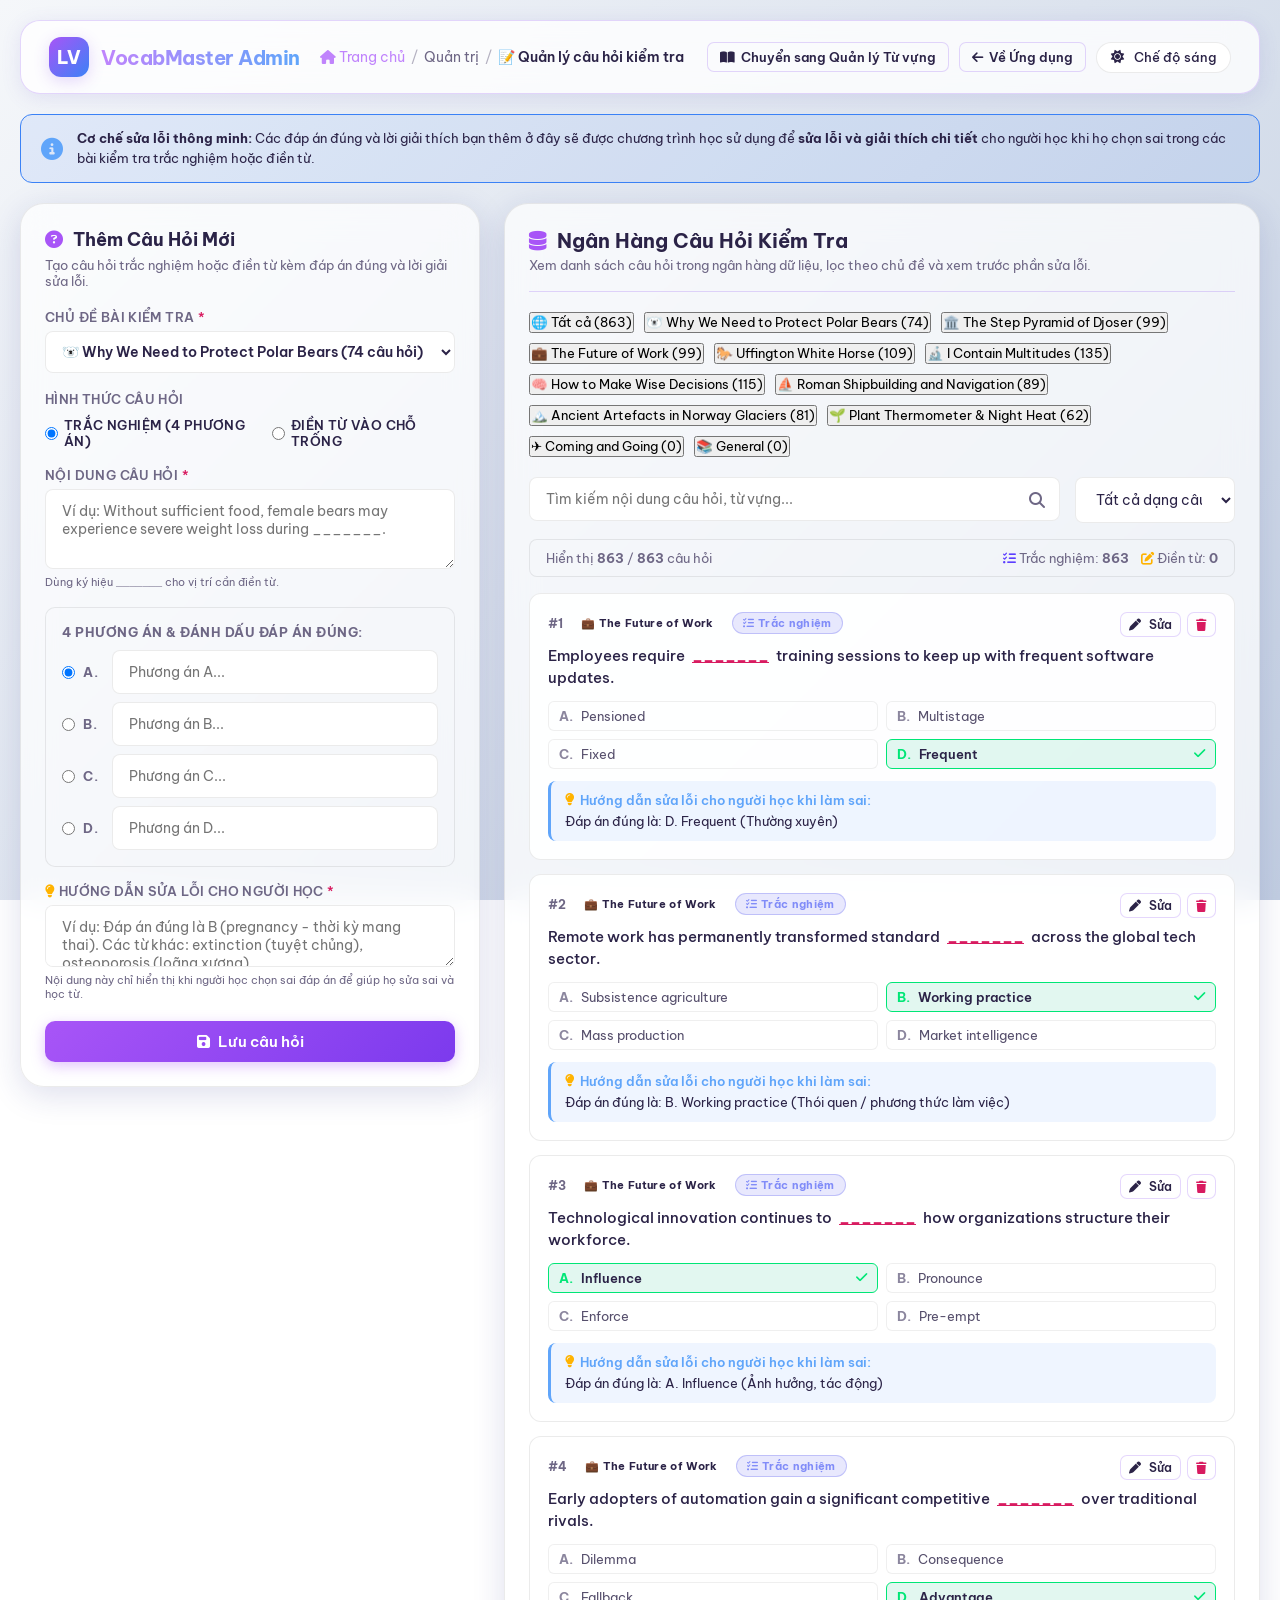
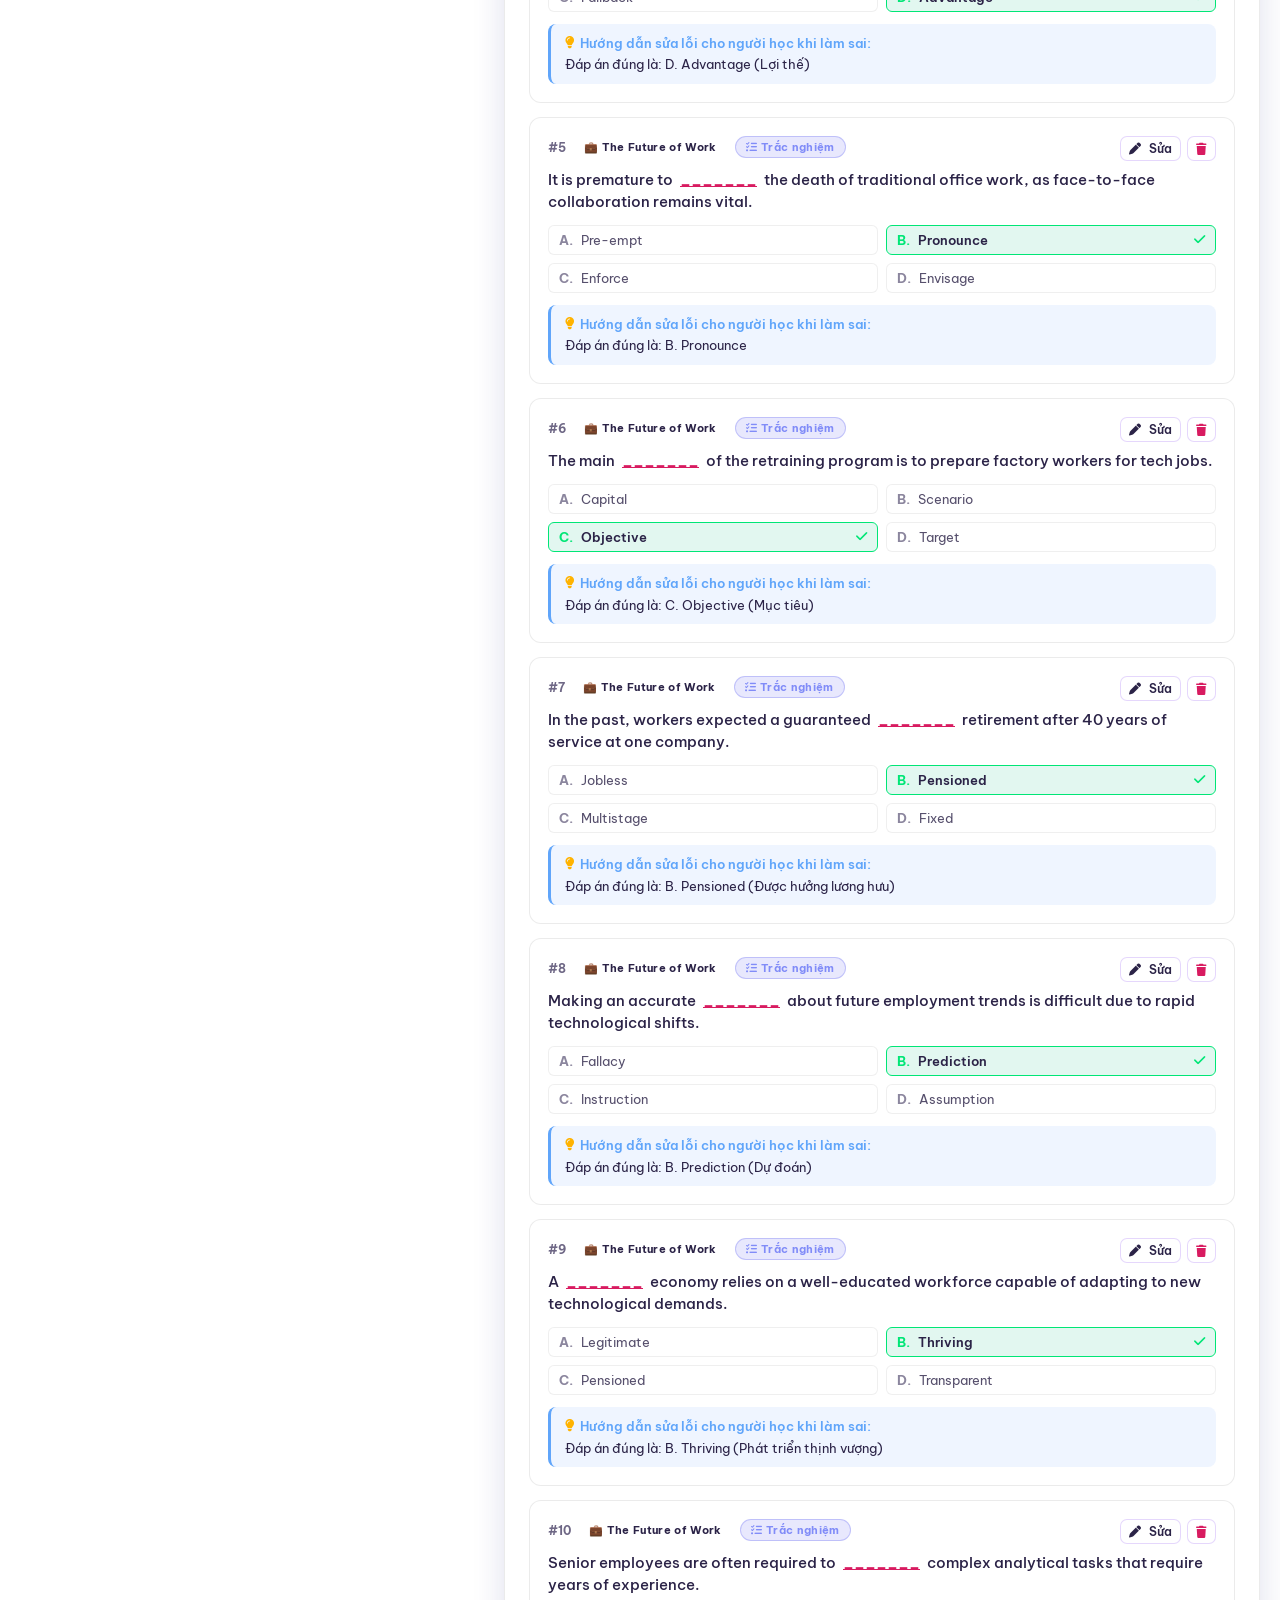
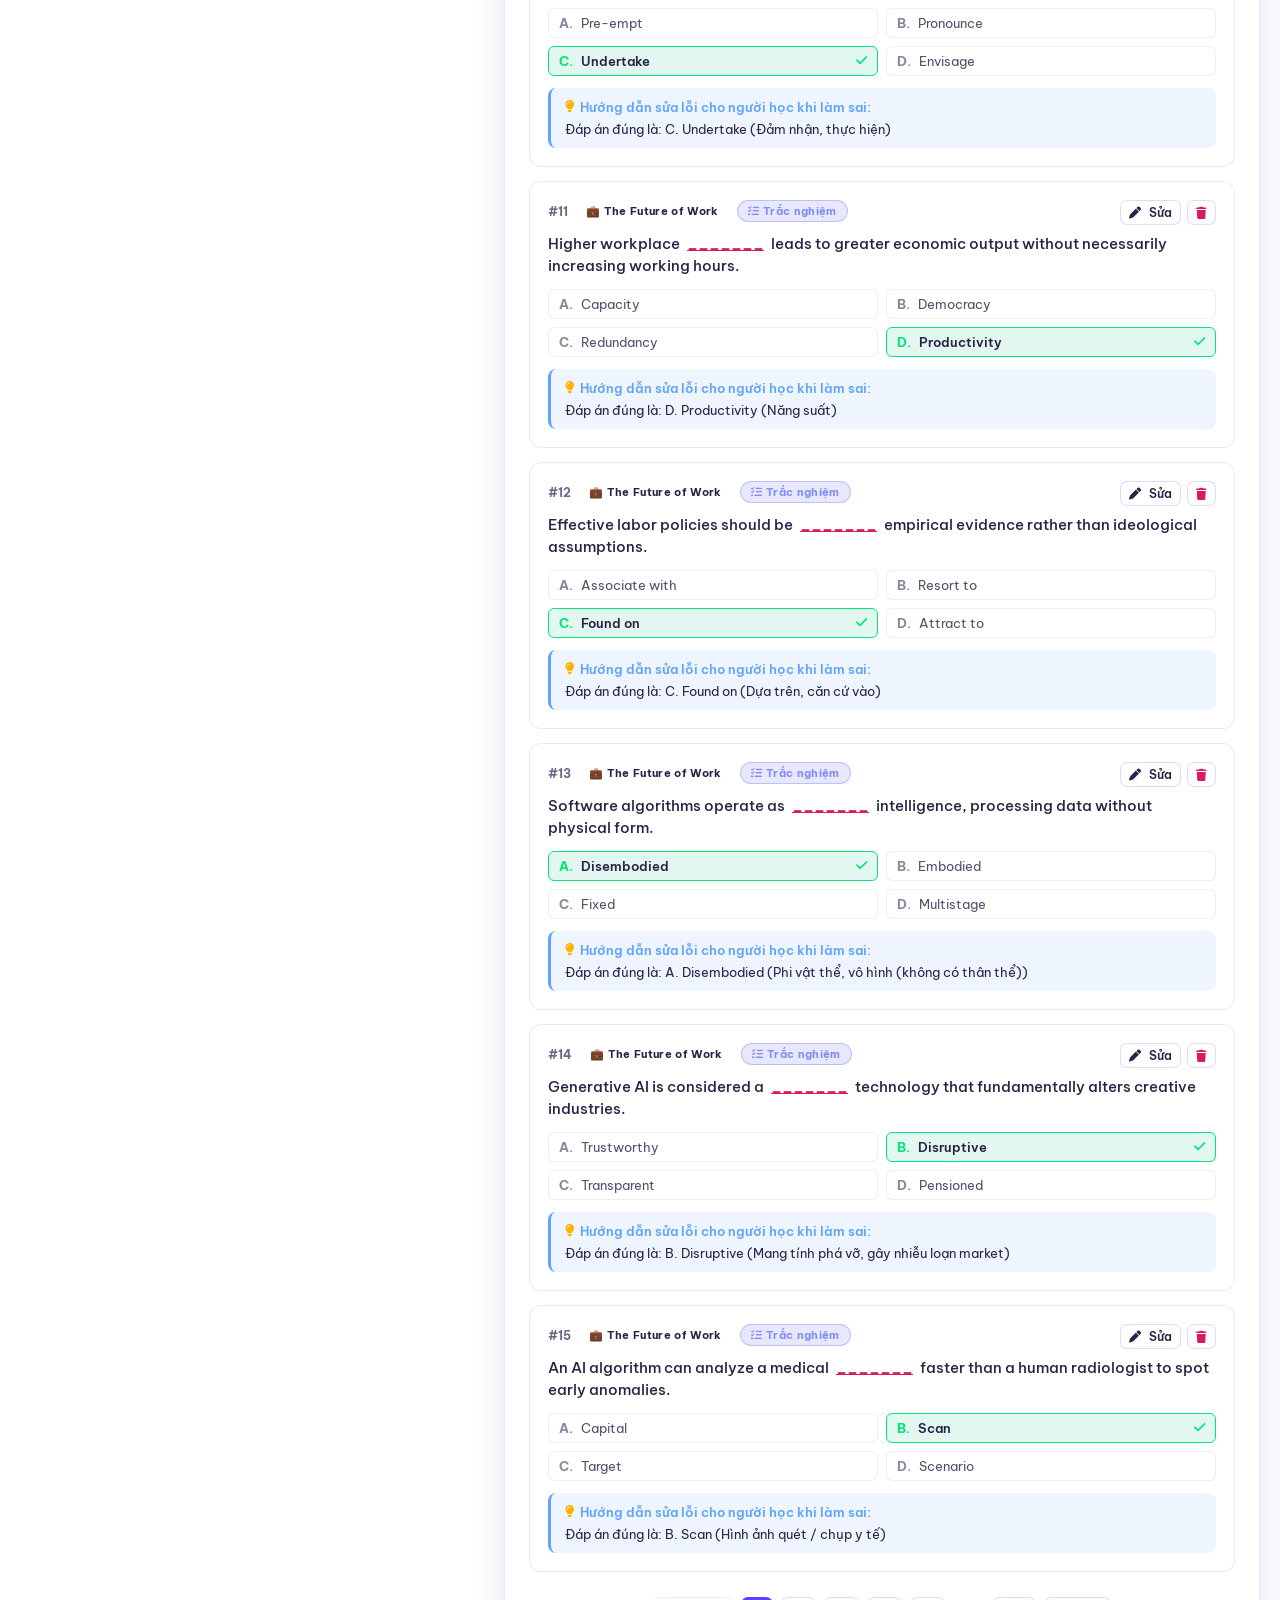
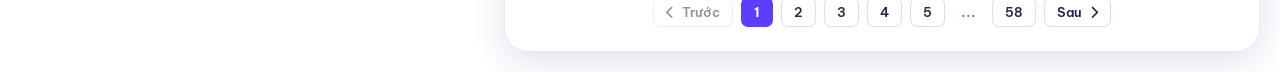
==== commit d7929e46: "Update entire project" ====
--- a/admin/quiz-manager.html
+++ b/admin/quiz-manager.html
@@ -1,5 +1,5 @@
 <!DOCTYPE html>
-<html lang="vi" data-theme="dark">
+<html lang="vi" data-theme="light">
 
 <head>
   <meta charset="UTF-8">
@@ -50,8 +50,8 @@
         </a>
         <button class="theme-toggle-btn" id="theme-toggle" type="button" style="padding: 6px 14px;">
           <div class="theme-icon-container">
-            <i class="fa-solid fa-moon" id="theme-icon"></i>
-            <span id="theme-text">Chế độ tối</span>
+            <i class="fa-solid fa-sun" id="theme-icon"></i>
+            <span id="theme-text">Chế độ sáng</span>
           </div>
         </button>
       </div>
--- a/css/style.css
+++ b/css/style.css
@@ -14,6 +14,7 @@
   --bg-app: radial-gradient(circle at 50% 50%, #150f30 0%, #090514 100%);
   --bg-glass: rgba(20, 16, 38, 0.6);
   --bg-glass-hover: rgba(30, 25, 55, 0.8);
+  --bg-card: rgba(20, 16, 38, 0.75);
   --border-glass: rgba(255, 255, 255, 0.08);
   --border-active: rgba(123, 97, 255, 0.5);
 
@@ -57,6 +58,7 @@
   --bg-app: linear-gradient(135deg, #f5f7fa 0%, #c3cfe2 100%);
   --bg-glass: rgba(255, 255, 255, 0.7);
   --bg-glass-hover: rgba(255, 255, 255, 0.9);
+  --bg-card: rgba(255, 255, 255, 0.85);
   --border-glass: rgba(0, 0, 0, 0.08);
   --border-active: rgba(123, 97, 255, 0.4);
 
--- a/css/admin.css
+++ b/css/admin.css
@@ -17,6 +17,7 @@
 
   --admin-glass:         rgba(30, 20, 60, 0.65);
   --admin-glass-hover:   rgba(45, 30, 85, 0.85);
+  --bg-card:             rgba(25, 18, 48, 0.85);
   --admin-border:        rgba(168, 85, 247, 0.18);
   --admin-shadow:        0 8px 32px rgba(0,0,0,0.4);
   --admin-shadow-purple: 0 0 20px rgba(168, 85, 247, 0.35);
@@ -25,6 +26,7 @@
 [data-theme="light"] {
   --admin-glass:         rgba(255,255,255,0.80);
   --admin-glass-hover:   rgba(255,255,255,0.95);
+  --bg-card:             rgba(255, 255, 255, 0.92);
   --admin-border:        rgba(124, 58, 237, 0.20);
   --admin-shadow:        0 4px 20px rgba(100,80,200,0.12);
   --admin-shadow-purple: 0 4px 16px rgba(124,58,237,0.20);
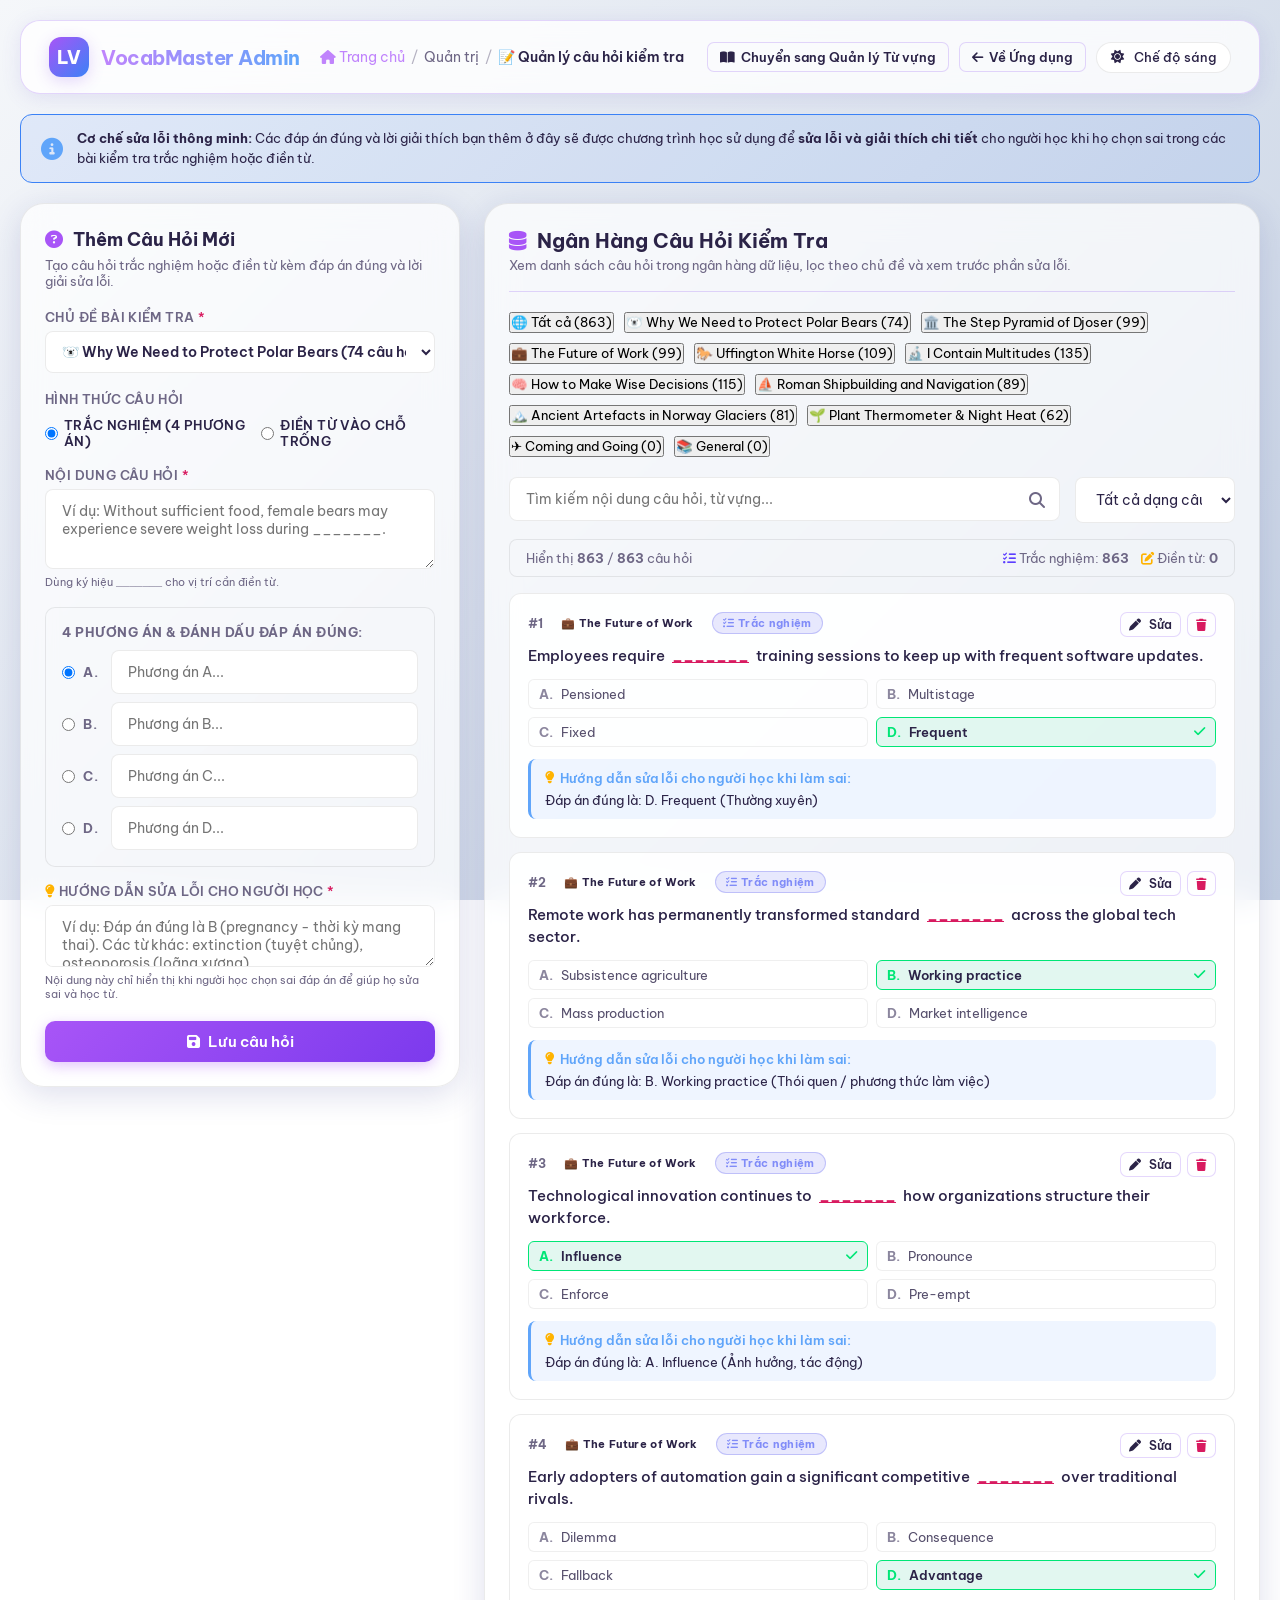
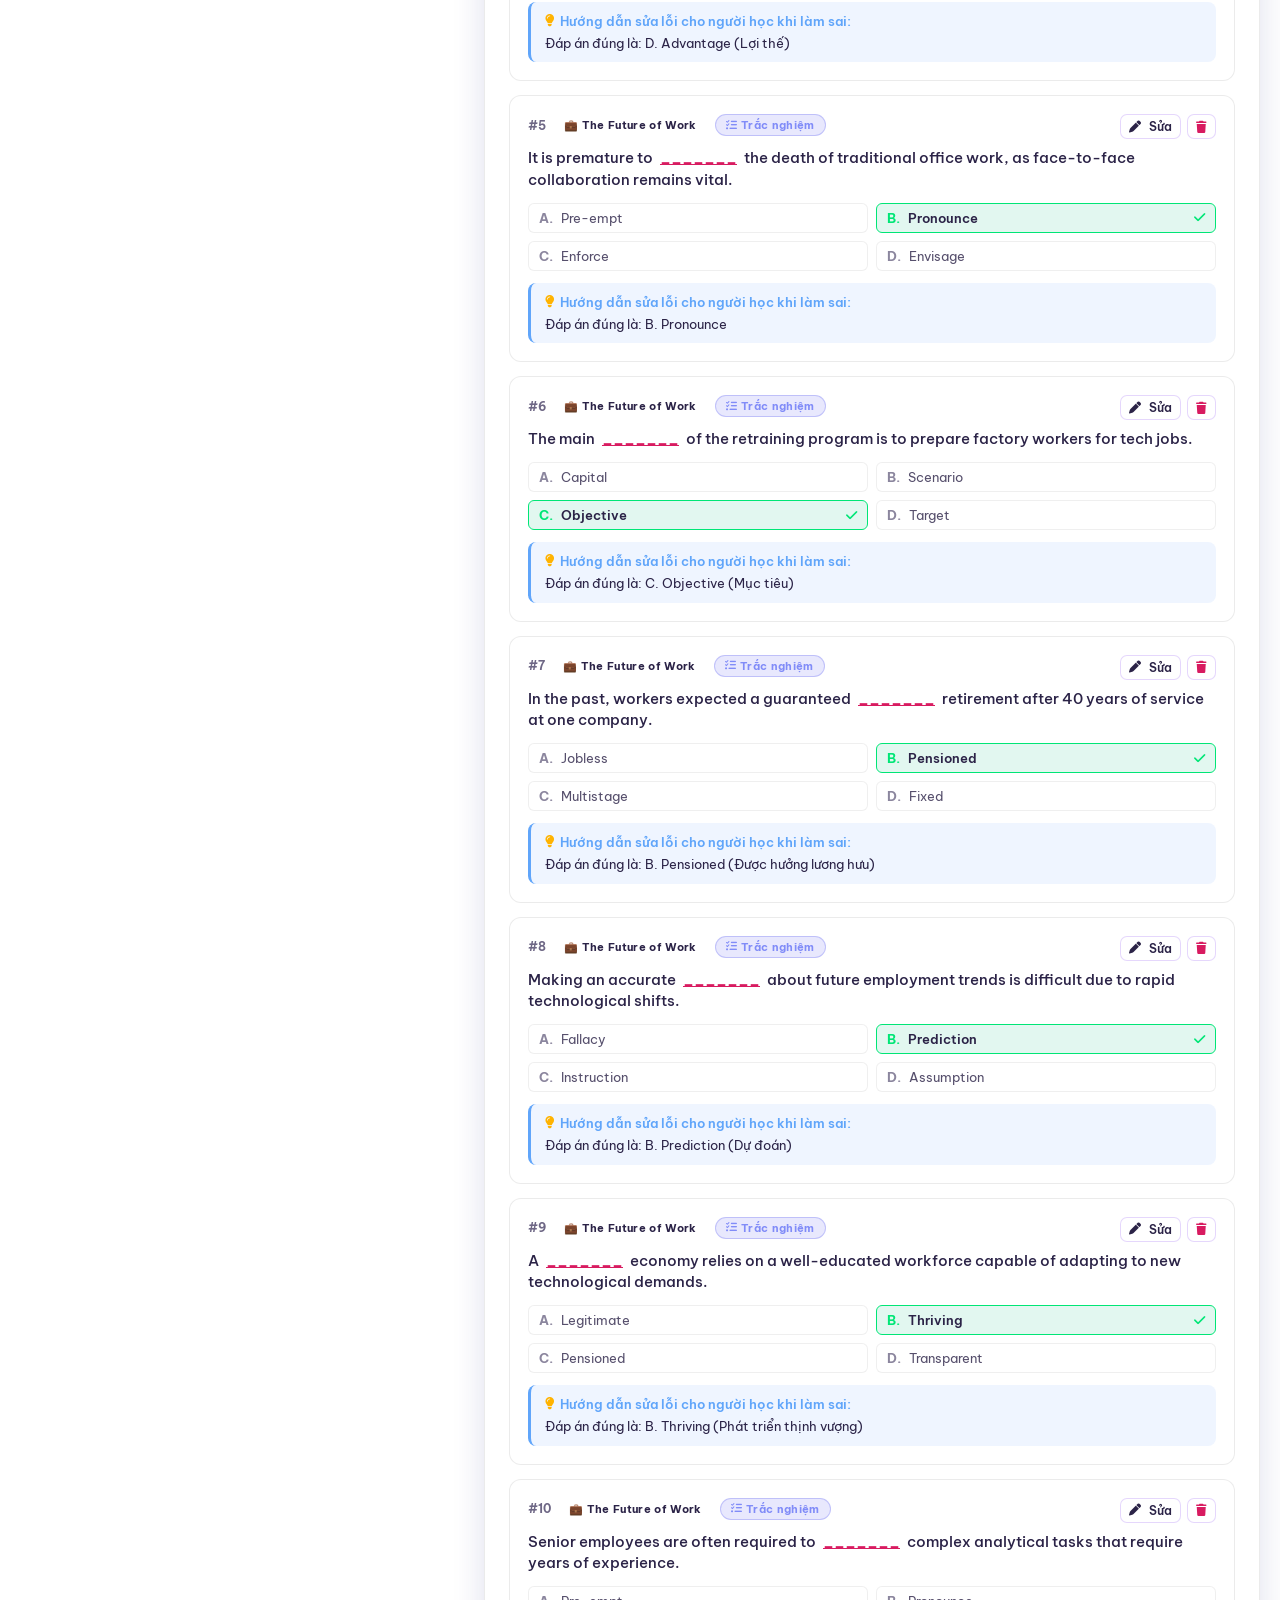
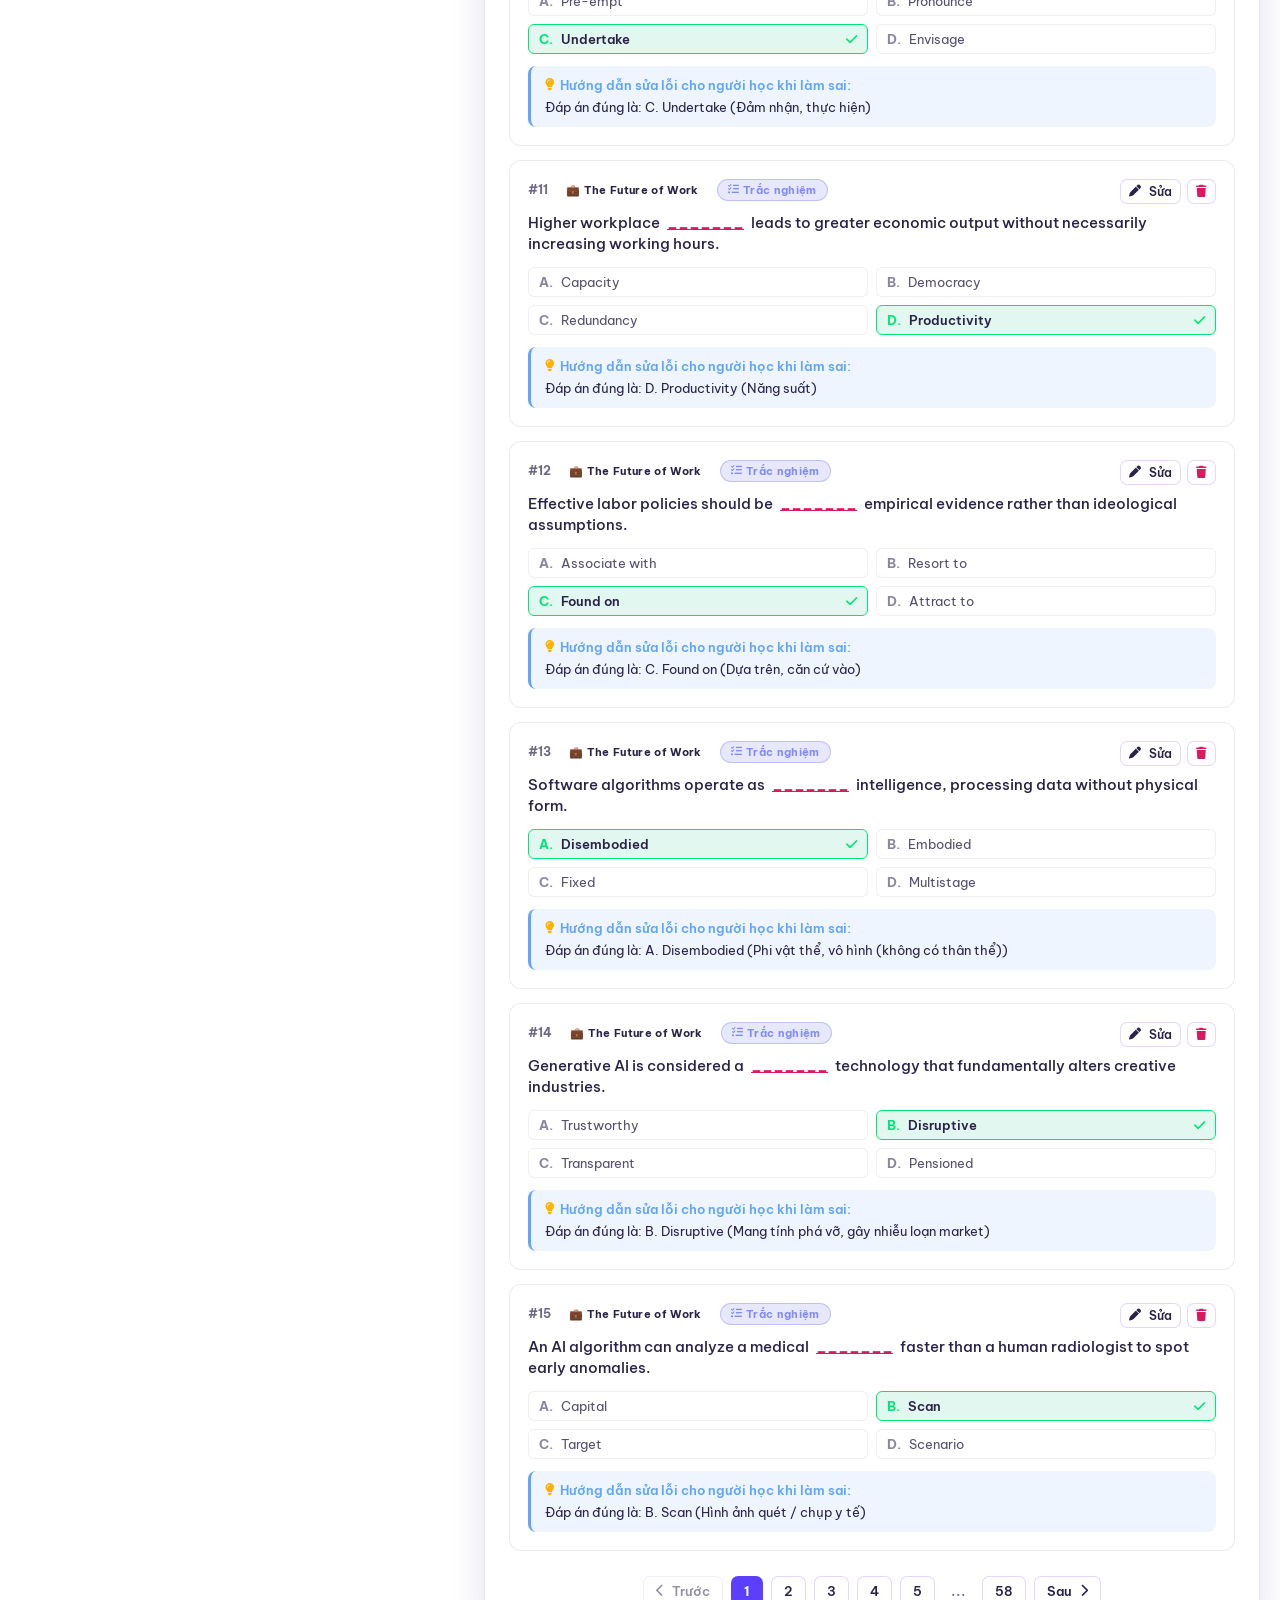
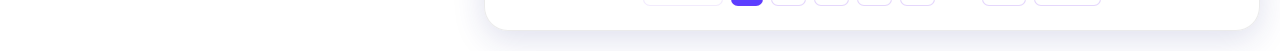
==== commit 63ab0483: "Update entire project" ====
--- a/admin/quiz-manager.html
+++ b/admin/quiz-manager.html
@@ -66,7 +66,7 @@
     </div>
 
     <!-- Main Content Layout -->
-    <div style="display: grid; grid-template-columns: 460px 1fr; gap: 24px; align-items: start;">
+    <div class="admin-main-grid">
 
       <!-- Left Column: Form thêm / sửa câu hỏi -->
       <div class="panel" style="padding: 24px;">
--- a/css/style.css
+++ b/css/style.css
@@ -161,9 +161,18 @@
 .brand {
   display: flex;
   align-items: center;
+  justify-content: space-between;
+  margin-bottom: 36px;
+  padding-left: 6px;
+  width: 100%;
+}
+
+.brand-left {
+  display: flex;
+  align-items: center;
   gap: 12px;
-  margin-bottom: 40px;
-  padding-left: 10px;
+  text-decoration: none;
+  color: inherit;
 }
 
 .brand-logo {
@@ -178,15 +187,22 @@
   color: white;
   font-weight: 800;
   font-size: 20px;
+  flex-shrink: 0;
 }
 
 .brand-name {
-  font-size: 22px;
+  font-size: 20px;
   font-weight: 700;
   background: linear-gradient(to right, var(--text-main), var(--color-secondary));
   -webkit-background-clip: text;
   -webkit-text-fill-color: transparent;
   letter-spacing: -0.5px;
+  white-space: nowrap;
+}
+
+/* Mobile Nav Actions (Theme & Hamburger - Ẩn trên máy tính, Hiện trên điện thoại) */
+.mobile-nav-actions {
+  display: none;
 }
 
 .nav-menu {
@@ -1753,82 +1769,341 @@
   margin-top: 20px;
 }
 
-/* Responsive Rules */
+/* ============================================================
+   RESPONSIVE & DEVICE-ADAPTIVE FRAMEWORK (MÁY TÍNH vs ĐIỆN THOẠI)
+   ============================================================ */
+
+/* Keyframe for mobile menu drop */
+@keyframes slideDownNav {
+  from {
+    opacity: 0;
+    transform: translateY(-8px);
+  }
+  to {
+    opacity: 1;
+    transform: translateY(0);
+  }
+}
+
+/* 1. MÁY TÍNH (DESKTOP - Màn hình > 1024px) */
+@media (min-width: 1025px) {
+  .sidebar {
+    width: 280px;
+    height: calc(100vh - 40px);
+    position: sticky;
+    top: 20px;
+    display: flex;
+    flex-direction: column;
+  }
+
+  .nav-menu {
+    display: flex !important;
+    flex-direction: column;
+    gap: 8px;
+    flex-grow: 1;
+  }
+
+  .mobile-nav-actions {
+    display: none !important;
+  }
+
+  .sidebar-footer {
+    display: flex !important;
+  }
+}
+
+/* 2. TABLET & MOBILE (Màn hình <= 1024px) */
 @media (max-width: 1024px) {
   .app-container {
     flex-direction: column;
-    padding: 10px;
-  }
-
+    padding: 12px;
+    gap: 12px;
+  }
+
+  /* Biến Sidebar thành Mobile Header thông minh cố định */
   .sidebar {
     width: 100%;
     height: auto;
-    position: relative;
-    top: 0;
-    padding: 15px;
+    position: sticky;
+    top: 10px;
+    z-index: 1000;
+    padding: 12px 18px;
+    border-radius: var(--border-radius-md);
+    box-shadow: 0 4px 24px rgba(0, 0, 0, 0.2);
+    margin-bottom: 8px;
   }
 
   .brand {
-    margin-bottom: 20px;
-  }
-
+    margin-bottom: 0;
+    padding-left: 0;
+    display: flex;
+    justify-content: space-between;
+    align-items: center;
+    width: 100%;
+  }
+
+  /* Nút thao tác trên mobile header */
+  .mobile-nav-actions {
+    display: flex !important;
+    align-items: center;
+    gap: 8px;
+  }
+
+  .mobile-theme-btn,
+  .mobile-menu-toggle {
+    display: inline-flex !important;
+    align-items: center;
+    justify-content: center;
+    width: 38px;
+    height: 38px;
+    border-radius: 10px;
+    background: var(--bg-glass-hover);
+    border: 1px solid var(--border-glass);
+    color: var(--text-main);
+    cursor: pointer;
+    font-size: 16px;
+    transition: all var(--transition-fast);
+  }
+
+  .mobile-theme-btn:hover,
+  .mobile-menu-toggle:hover {
+    border-color: var(--border-active);
+    color: var(--color-primary-light);
+    transform: scale(1.05);
+  }
+
+  /* Danh sách điều hướng trên Mobile: Ẩn mặc định, Xổ xuống khi bấm Menu */
   .nav-menu {
-    flex-direction: row;
-    flex-wrap: wrap;
-    gap: 8px;
+    display: none;
+    flex-direction: column;
+    gap: 6px;
+    width: 100%;
+    margin-top: 12px;
+    padding-top: 12px;
+    border-top: 1px solid var(--border-glass);
+    max-height: 75vh;
+    overflow-y: auto;
+  }
+
+  .sidebar.is-open .nav-menu {
+    display: flex;
+    animation: slideDownNav 0.25s ease;
   }
 
   .nav-link {
-    padding: 10px 14px;
-    font-size: 14px;
+    padding: 11px 16px;
+    font-size: 14.5px;
   }
 
   .sidebar-footer {
-    display: none;
-    /* Hide toggle footer in mobile menu if we place it in main header */
+    display: none !important;
   }
 
   .main-content {
     min-height: auto;
+    width: 100%;
+    overflow-x: hidden;
   }
 
   .vocab-layout,
   .grammar-layout,
   .sentence-layout {
     grid-template-columns: 1fr;
+    gap: 16px;
   }
 
   .dashboard-grid {
     grid-template-columns: 1fr;
-  }
-}
-
+    gap: 16px;
+  }
+}
+
+/* 3. ĐIỆN THOẠI (MOBILE - Màn hình <= 768px) */
 @media (max-width: 768px) {
+  .app-container {
+    padding: 8px;
+    gap: 10px;
+  }
+
+  .app-header {
+    flex-direction: column;
+    align-items: stretch;
+    gap: 12px;
+  }
+
+  .robot-mascot-section {
+    width: 100%;
+  }
+
+  .robot-dog-wrap {
+    gap: 12px;
+  }
+
+  .robot-dog {
+    transform: scale(0.82);
+    transform-origin: left center;
+  }
+
+  .robot-bubble {
+    font-size: 13px;
+    padding: 8px 12px;
+    flex: 1;
+    min-width: 0;
+  }
+
+  .stats-summary-header {
+    width: 100%;
+    display: flex;
+    justify-content: space-around;
+    gap: 8px;
+    padding: 10px 14px;
+  }
+
   .widget-stats {
     grid-template-columns: 1fr;
-  }
-
-  .app-header {
+    gap: 10px;
+  }
+
+  .quick-start-grid {
+    grid-template-columns: 1fr 1fr;
+    gap: 10px;
+  }
+
+  /* Flashcards tối ưu ngón tay cái chạm lướt */
+  .flashcard-container {
+    height: 290px;
+    width: 100%;
+    max-width: 100%;
+  }
+
+  .flashcard-front .word {
+    font-size: 28px;
+  }
+
+  .flashcard-front .phonetic {
+    font-size: 15px;
+  }
+
+  .flashcard-actions {
+    width: 100%;
+    display: flex;
+    gap: 10px;
+  }
+
+  .flashcard-btn {
+    flex: 1;
+    padding: 12px 8px;
+    font-size: 13.5px;
+    justify-content: center;
+  }
+
+  /* Toolbar tìm kiếm & lọc từ vựng trên điện thoại */
+  .vocab-toolbar {
     flex-direction: column;
-    align-items: flex-start;
-    gap: 15px;
-  }
-
-  .stats-summary-header {
+    align-items: stretch;
+    gap: 10px;
+  }
+
+  .vocab-toolbar .search-box,
+  .vocab-toolbar .filter-select {
     width: 100%;
-    justify-content: space-between;
-  }
-
-  .flashcard-container {
-    height: 320px;
-  }
-
-  .flashcard-front .word {
-    font-size: 36px;
+  }
+
+  .topic-pills-wrapper {
+    overflow-x: auto;
+    flex-wrap: nowrap;
+    padding-bottom: 8px;
+    -webkit-overflow-scrolling: touch;
+    width: 100%;
+  }
+
+  .topic-pill {
+    white-space: nowrap;
+    flex-shrink: 0;
+  }
+
+  /* Bảng tất cả từ vựng có thanh cuộn cảm ứng mượt mà */
+  .all-vocab-table-wrapper {
+    overflow-x: auto;
+    -webkit-overflow-scrolling: touch;
+    width: 100%;
+    border-radius: var(--border-radius-sm);
+  }
+
+  .all-vocab-table {
+    min-width: 680px;
+    font-size: 13px;
+  }
+
+  .all-vocab-table th,
+  .all-vocab-table td {
+    padding: 10px 12px;
+  }
+
+  /* Trắc nghiệm trên điện thoại: 1 cột dễ chạm ngón tay cái */
+  .quiz-options-grid,
+  .tquiz-options-grid {
+    grid-template-columns: 1fr !important;
+    gap: 10px;
+  }
+
+  .quiz-option-btn,
+  .tquiz-option-btn {
+    padding: 14px 16px;
+    font-size: 15px;
+    min-height: 48px;
+    touch-action: manipulation;
+  }
+
+  .quiz-question-box {
+    padding: 20px 16px;
+  }
+
+  .quiz-question-text {
+    font-size: 20px;
+    line-height: 1.4;
   }
 
   .quiz-modes {
     grid-template-columns: 1fr;
+    gap: 12px;
+  }
+
+  /* Ngăn chặn zoom tự động trên Safari iOS khi focus vào ô input */
+  input,
+  select,
+  textarea {
+    font-size: 16px !important;
+  }
+}
+
+/* 4. ĐIỆN THOẠI MÀN HÌNH NHỎ (<= 480px) */
+@media (max-width: 480px) {
+  .brand-name {
+    font-size: 16px;
+  }
+
+  .brand-logo {
+    width: 36px;
+    height: 36px;
+    font-size: 16px;
+  }
+
+  .quick-start-grid {
+    grid-template-columns: 1fr;
+  }
+
+  .panel {
+    padding: 16px 14px;
+    border-radius: 14px;
+  }
+
+  .quote-panel .quote-content {
+    font-size: 14px;
+  }
+
+  .stat-card {
+    padding: 14px;
   }
 }
 
--- a/css/admin.css
+++ b/css/admin.css
@@ -168,8 +168,19 @@
   align-items: start;
 }
 
-@media (max-width: 1100px) {
-  .admin-layout { grid-template-columns: 1fr; }
+.admin-main-grid {
+  display: grid;
+  grid-template-columns: 440px 1fr;
+  gap: 24px;
+  align-items: start;
+}
+
+@media (max-width: 1024px) {
+  .admin-layout,
+  .admin-main-grid {
+    grid-template-columns: 1fr;
+    gap: 20px;
+  }
 }
 
 /* ---- Panels ---- */
@@ -930,14 +941,39 @@
 
 /* ---- Responsive ---- */
 @media (max-width: 768px) {
-  .admin-shell { padding: 12px; gap: 12px; }
-  .admin-panel { padding: 20px 16px; }
-  .admin-topbar { padding: 14px 18px; }
+  .admin-shell { padding: 10px; gap: 12px; }
+  .admin-panel { padding: 18px 14px; border-radius: 14px; }
+  .admin-topbar {
+    padding: 12px 16px;
+    flex-direction: column;
+    align-items: stretch;
+    gap: 12px;
+    border-radius: 14px;
+  }
+  .admin-topbar > div:first-child {
+    display: flex;
+    align-items: center;
+    justify-content: space-between;
+    width: 100%;
+  }
+  .topbar-actions {
+    display: flex;
+    flex-wrap: wrap;
+    gap: 8px;
+    width: 100%;
+  }
+  .topbar-actions .btn {
+    flex: 1 1 auto;
+    font-size: 12px;
+    padding: 6px 10px;
+    justify-content: center;
+  }
+  .admin-breadcrumb { display: none; }
   .form-row { grid-template-columns: 1fr; }
   .mcq-answers-grid { grid-template-columns: 1fr; }
   .correct-radio-row { grid-template-columns: repeat(2,1fr); }
   .question-card-body .mcq-opts { grid-template-columns: 1fr; }
-  .admin-brand-name { display: none; }
+  .admin-brand-name { font-size: 17px; }
 }
 
 /* ---- Utility ---- */
